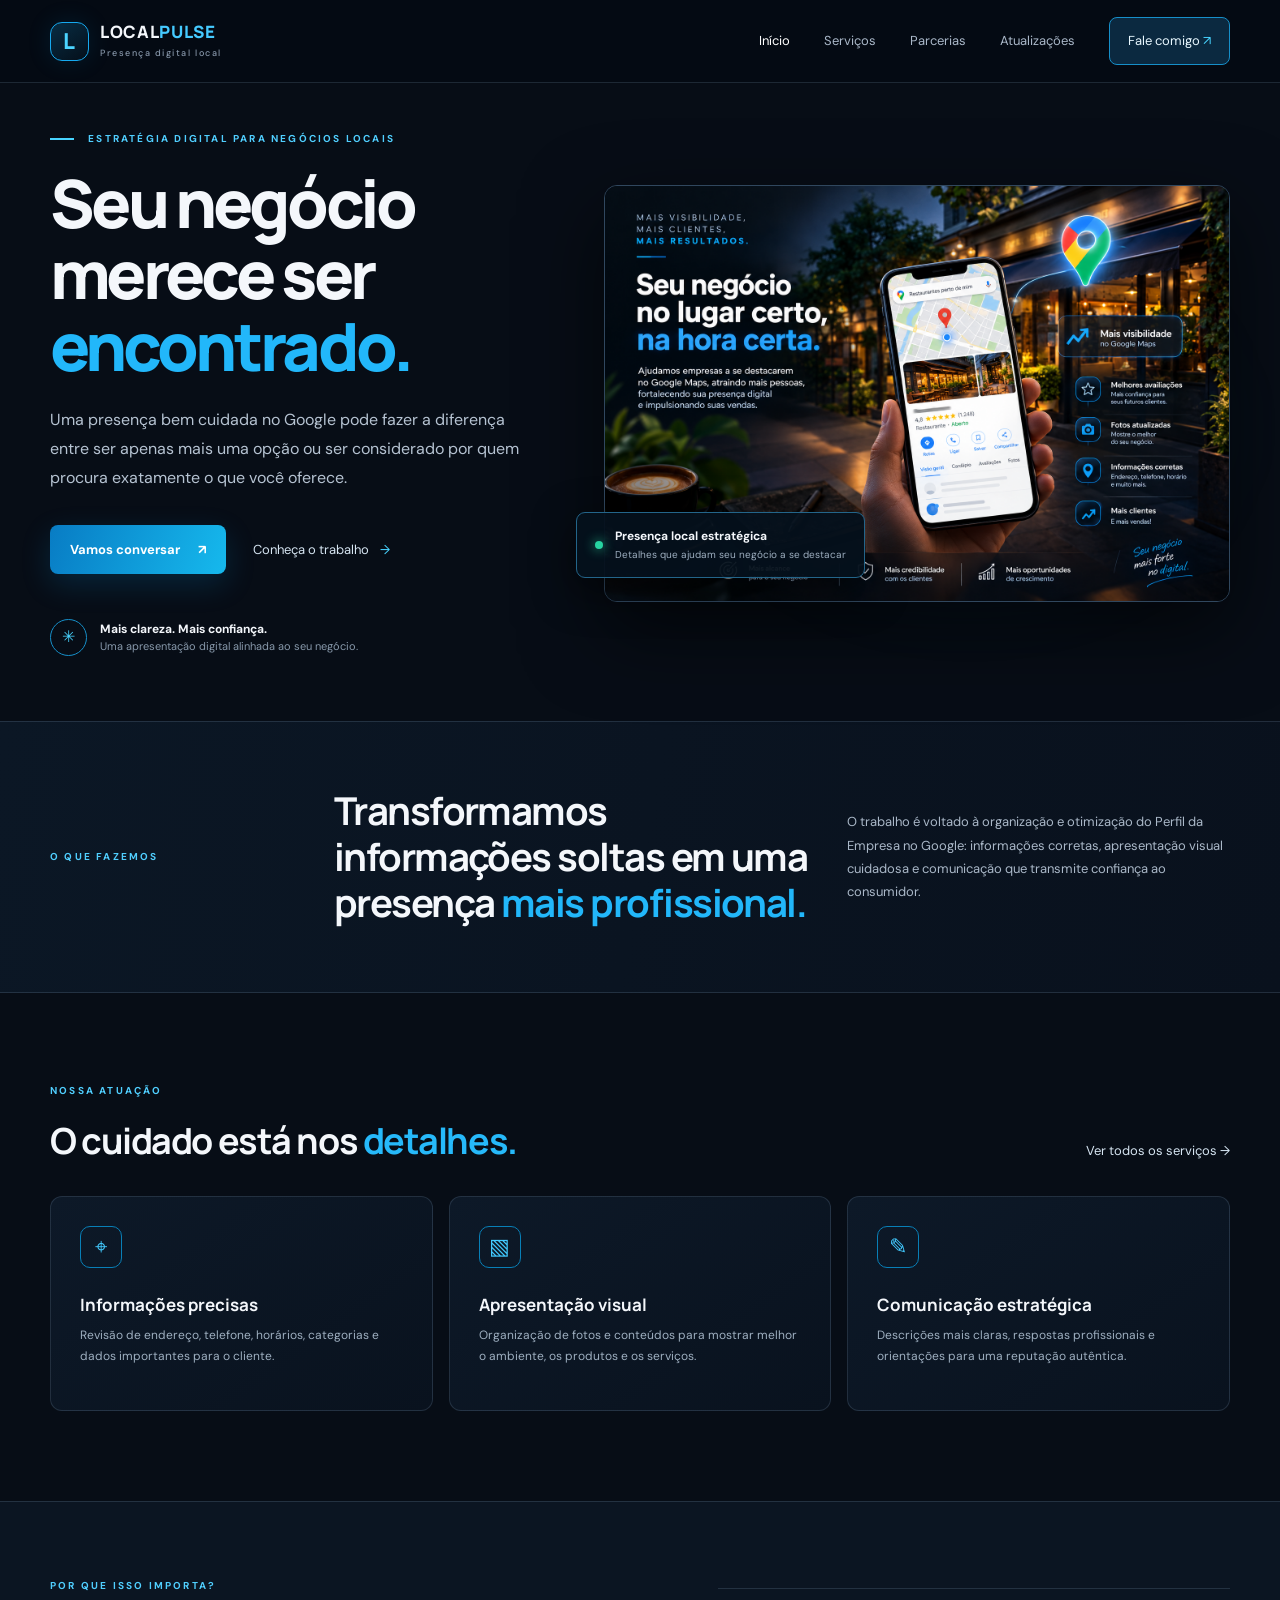
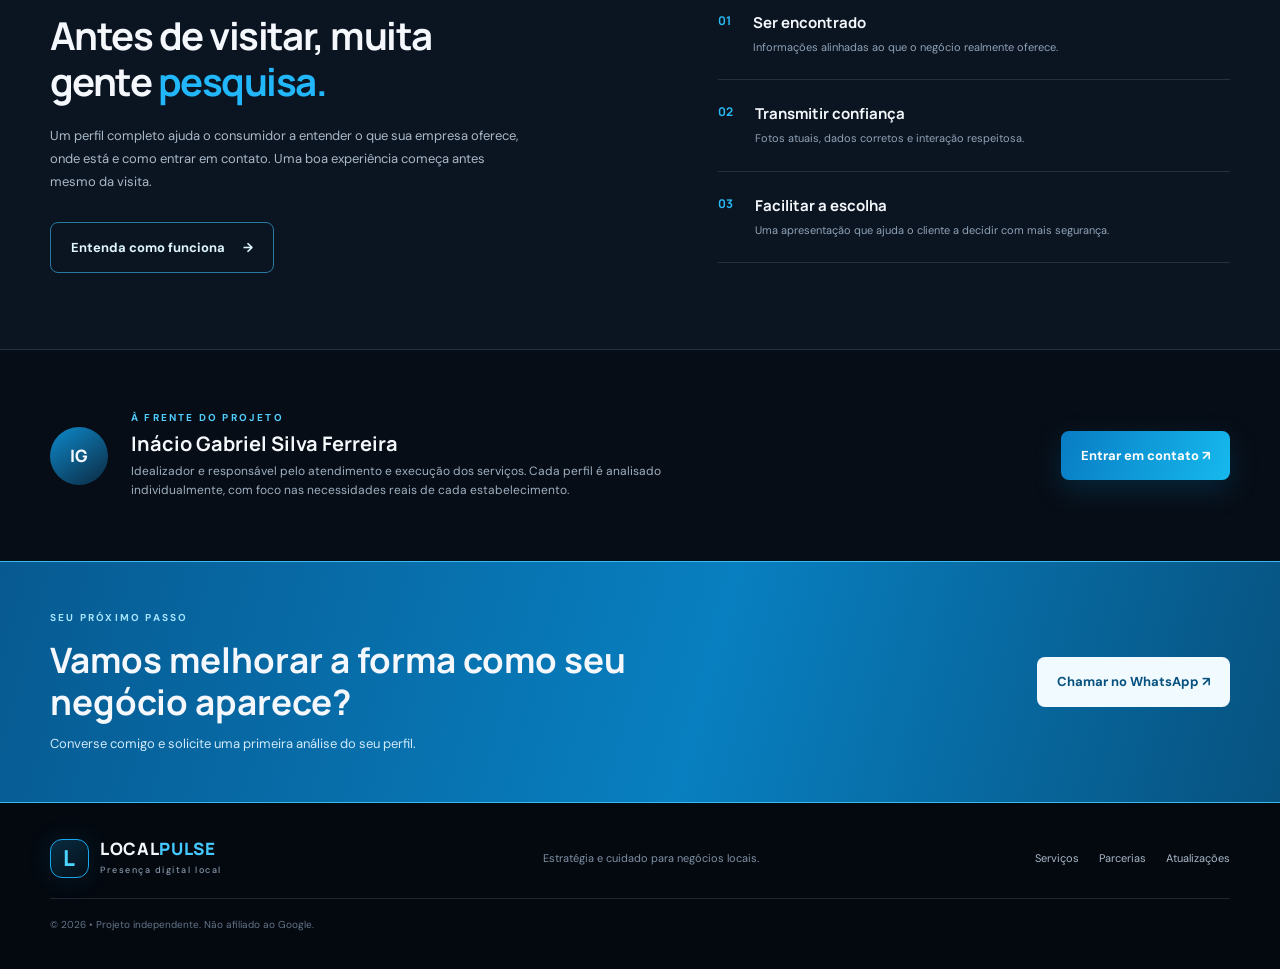
==== index.html @ 167ad092 "Add files via upload" ====
<!doctype html>
<html lang="pt-BR">
<head>
  <meta charset="utf-8"><meta name="viewport" content="width=device-width, initial-scale=1">
  <meta name="description" content="Melhore a presença do seu negócio no Google Maps com otimização profissional do Perfil da Empresa no Google.">
  <title>Presença local, mais oportunidades | Inácio Gabriel</title>
  <link rel="preconnect" href="https://fonts.googleapis.com"><link rel="preconnect" href="https://fonts.gstatic.com" crossorigin>
  <link href="https://fonts.googleapis.com/css2?family=DM+Sans:wght@400;500;600;700&family=Manrope:wght@400;500;600;700;800&display=swap" rel="stylesheet">
  <link rel="stylesheet" href="css/style.css">
</head>
<body>
<header class="site-header"><div class="container nav-wrap">
  <a class="brand" href="index.html"><span class="brand-mark">L</span><span>LOCAL<span class="brand-light">PULSE</span><small>Presença digital local</small></span></a>
  <button class="menu-toggle" aria-label="Abrir menu" aria-expanded="false">☰</button>
  <nav class="main-nav"><a class="active" href="index.html">Início</a><a href="servicos.html">Serviços</a><a href="parcerias.html">Parcerias</a><a href="atualizacoes.html">Atualizações</a><a class="nav-cta" href="https://api.whatsapp.com/send?phone=5588999661573&text=" target="_blank" rel="noopener">Fale comigo <span>↗</span></a></nav>
</div></header>
<main>
<section class="hero container">
  <div class="hero-copy"><div class="eyebrow"><span></span> ESTRATÉGIA DIGITAL PARA NEGÓCIOS LOCAIS</div>
    <h1>Seu negócio merece ser <em>encontrado.</em></h1>
    <p class="hero-lead">Uma presença bem cuidada no Google pode fazer a diferença entre ser apenas mais uma opção ou ser considerado por quem procura exatamente o que você oferece.</p>
    <div class="hero-actions"><a class="btn btn-primary" href="https://api.whatsapp.com/send?phone=5588999661573&text=" target="_blank" rel="noopener">Vamos conversar <span>↗</span></a><a class="text-link" href="servicos.html">Conheça o trabalho <span>→</span></a></div>
    <div class="hero-proof"><div class="proof-icon">✳</div><p><strong>Mais clareza. Mais confiança.</strong><br><span>Uma apresentação digital alinhada ao seu negócio.</span></p></div>
  </div>
  <div class="hero-visual"><img src="assets/imagem-hero.png" alt="Celular exibindo um perfil comercial no mapa, em frente a um estabelecimento"><div class="visual-note"><span class="pulse-dot"></span><div><strong>Presença local estratégica</strong><small>Detalhes que ajudam seu negócio a se destacar</small></div></div></div>
</section>
<section class="intro-band"><div class="container intro-grid"><p class="eyebrow">O QUE FAZEMOS</p><h2>Transformamos informações soltas em uma presença <em>mais profissional.</em></h2><p>O trabalho é voltado à organização e otimização do Perfil da Empresa no Google: informações corretas, apresentação visual cuidadosa e comunicação que transmite confiança ao consumidor.</p></div></section>
<section class="section container"><div class="section-heading"><div><p class="eyebrow">NOSSA ATUAÇÃO</p><h2>O cuidado está nos <em>detalhes.</em></h2></div><a class="text-link" href="servicos.html">Ver todos os serviços →</a></div>
  <div class="feature-grid">
    <article class="feature-card"><div class="line-icon">⌖</div><h3>Informações precisas</h3><p>Revisão de endereço, telefone, horários, categorias e dados importantes para o cliente.</p></article>
    <article class="feature-card"><div class="line-icon">▧</div><h3>Apresentação visual</h3><p>Organização de fotos e conteúdos para mostrar melhor o ambiente, os produtos e os serviços.</p></article>
    <article class="feature-card"><div class="line-icon">✎</div><h3>Comunicação estratégica</h3><p>Descrições mais claras, respostas profissionais e orientações para uma reputação autêntica.</p></article>
  </div>
</section>
<section class="dark-section"><div class="container dark-grid"><div><p class="eyebrow">POR QUE ISSO IMPORTA?</p><h2>Antes de visitar, muita gente <em>pesquisa.</em></h2><p>Um perfil completo ajuda o consumidor a entender o que sua empresa oferece, onde está e como entrar em contato. Uma boa experiência começa antes mesmo da visita.</p><a class="btn btn-outline" href="servicos.html">Entenda como funciona <span>→</span></a></div><div class="stat-stack"><div class="stat-item"><span>01</span><div><strong>Ser encontrado</strong><small>Informações alinhadas ao que o negócio realmente oferece.</small></div></div><div class="stat-item"><span>02</span><div><strong>Transmitir confiança</strong><small>Fotos atuais, dados corretos e interação respeitosa.</small></div></div><div class="stat-item"><span>03</span><div><strong>Facilitar a escolha</strong><small>Uma apresentação que ajuda o cliente a decidir com mais segurança.</small></div></div></div></div></section>
<section class="owner-section container"><div class="owner-avatar">IG</div><div><p class="eyebrow">À FRENTE DO PROJETO</p><h2>Inácio Gabriel Silva Ferreira</h2><p>Idealizador e responsável pelo atendimento e execução dos serviços. Cada perfil é analisado individualmente, com foco nas necessidades reais de cada estabelecimento.</p></div><a class="btn btn-primary" href="https://api.whatsapp.com/send?phone=5588999661573&text=" target="_blank" rel="noopener">Entrar em contato ↗</a></section>
<section class="closing-cta"><div class="container cta-inner"><div><p class="eyebrow">SEU PRÓXIMO PASSO</p><h2>Vamos melhorar a forma como seu negócio aparece?</h2><p>Converse comigo e solicite uma primeira análise do seu perfil.</p></div><a class="btn btn-light" href="https://api.whatsapp.com/send?phone=5588999661573&text=" target="_blank" rel="noopener">Chamar no WhatsApp ↗</a></div></section>
</main>
<footer class="footer"><div class="container footer-inner"><a class="brand" href="index.html"><span class="brand-mark">L</span><span>LOCAL<span class="brand-light">PULSE</span><small>Presença digital local</small></span></a><p>Estratégia e cuidado para negócios locais.</p><div class="footer-links"><a href="servicos.html">Serviços</a><a href="parcerias.html">Parcerias</a><a href="atualizacoes.html">Atualizações</a></div><small class="copyright">© 2026 • Projeto independente. Não afiliado ao Google.</small></div></footer>
<script src="js/main.js"></script>
</body></html>
---- css/style.css ----
*{box-sizing:border-box} :root{--bg:#050b14;--panel:#0b1421;--panel2:#101d2d;--text:#f4f7fb;--muted:#a9b6c7;--blue:#16a9ef;--cyan:#48d4ff;--line:rgba(160,190,220,.16);--max:1180px}html{scroll-behavior:smooth}body{margin:0;background:#070d16;color:var(--text);font-family:"DM Sans",sans-serif;line-height:1.65}a{color:inherit;text-decoration:none}.container{width:min(var(--max),calc(100% - 64px));margin-inline:auto}.site-header{position:sticky;top:0;z-index:20;background:rgba(5,11,20,.88);backdrop-filter:blur(18px);border-bottom:1px solid var(--line)}.nav-wrap{height:82px;display:flex;align-items:center;justify-content:space-between}.brand{display:flex;align-items:center;gap:11px;font-family:Manrope,sans-serif;font-weight:800;font-size:17px;letter-spacing:.04em;line-height:1.1}.brand-mark{width:39px;height:39px;border:1px solid #16a9ef;border-radius:12px;display:grid;place-items:center;color:#4bd4ff;font-size:22px;background:linear-gradient(145deg,rgba(22,169,239,.22),rgba(22,169,239,.03));box-shadow:0 0 24px #008bce22}.brand-light{color:#45caff}.brand small{display:block;color:#8797aa;font:500 9px "DM Sans";letter-spacing:.17em;margin-top:5px}.main-nav{display:flex;align-items:center;gap:34px;color:#aab8c9;font-size:13px}.main-nav>a:not(.nav-cta):hover,.main-nav>a.active{color:white}.nav-cta{padding:12px 18px;border:1px solid #168fc9;border-radius:8px;color:#e9f8ff;background:#0b2940}.nav-cta span{color:var(--cyan)}.menu-toggle{display:none;background:none;border:0;color:white;font-size:25px}.hero{min-height:610px;display:grid;grid-template-columns:.9fr 1.1fr;align-items:center;gap:42px;padding-top:48px;padding-bottom:65px}.eyebrow{font-size:10px;letter-spacing:.22em;font-weight:700;color:#50cfff;margin:0 0 19px}.eyebrow span{display:inline-block;width:24px;height:2px;background:var(--cyan);vertical-align:middle;margin-right:10px}.hero h1,.page-hero h1{font:800 clamp(42px,5.2vw,68px)/1.08 Manrope,sans-serif;letter-spacing:-.055em;margin:0 0 24px;max-width:600px}.hero h1 em,.intro-grid h2 em,.dark-grid h2 em,.page-hero h1 em,.price-grid h2 em{font-style:normal;color:#22b7fa}.hero-lead{max-width:490px;color:#b6c3d2;font-size:16px;line-height:1.8}.hero-actions{display:flex;align-items:center;gap:27px;margin-top:32px}.btn{display:inline-flex;align-items:center;justify-content:center;gap:18px;padding:14px 20px;border-radius:8px;font-size:13px;font-weight:700;transition:.2s}.btn-primary{background:linear-gradient(110deg,#087cc4,#16b9ed);color:white;box-shadow:0 10px 30px #008bd433}.btn-primary:hover{transform:translateY(-2px);filter:brightness(1.12)}.text-link{font-size:13px;color:#d6e5f2}.text-link span{color:var(--cyan);margin-left:8px}.hero-proof{display:flex;align-items:center;gap:13px;margin-top:45px}.proof-icon{width:37px;height:37px;border:1px solid #168fc9;border-radius:50%;display:grid;place-items:center;color:var(--cyan)}.hero-proof p{font-size:11px;line-height:1.5;margin:0}.hero-proof strong{font-size:12px}.hero-proof span{color:#8798aa}.hero-visual{position:relative}.hero-visual:before{content:"";position:absolute;inset:8% -5% -8% 12%;background:radial-gradient(ellipse,#087ec54a,transparent 65%);filter:blur(35px)}.hero-visual img{position:relative;display:block;width:100%;border:1px solid #30475e;border-radius:13px;box-shadow:0 28px 80px #0009}.visual-note{position:absolute;left:-28px;bottom:24px;display:flex;align-items:center;gap:12px;padding:14px 18px;border:1px solid #23658a;background:rgba(5,16,28,.94);border-radius:9px;box-shadow:0 12px 40px #0008}.visual-note strong,.visual-note small{display:block}.visual-note strong{font-size:12px}.visual-note small{font-size:10px;color:#9eafc0}.pulse-dot{width:8px;height:8px;border-radius:50%;background:#27d4a0;box-shadow:0 0 12px #27d4a0}.intro-band{border-block:1px solid var(--line);background:linear-gradient(100deg,#0b1725,#09111d)}.intro-grid{padding:66px 0;display:grid;grid-template-columns:.65fr 1.25fr 1fr;align-items:center;gap:35px}.intro-grid .eyebrow{margin:0}.intro-grid h2,.dark-grid h2,.section-heading h2,.price-grid h2{font:700 clamp(28px,3vw,39px)/1.2 Manrope,sans-serif;letter-spacing:-.04em;margin:0}.intro-grid>p:last-child,.dark-grid>div>p:not(.eyebrow){color:#aab8c8;font-size:13px;line-height:1.8;margin:0}.section{padding-top:90px;padding-bottom:90px}.section-heading{display:flex;justify-content:space-between;align-items:end;margin-bottom:34px}.section-heading h2{font-size:36px}.section-heading h2 em{color:#26b9fa;font-style:normal}.feature-grid{display:grid;grid-template-columns:repeat(3,1fr);gap:16px}.feature-card,.partner-card{padding:29px;border:1px solid var(--line);border-radius:12px;background:linear-gradient(145deg,#0d1928,#09121e);min-height:215px}.line-icon{display:grid;place-items:center;width:42px;height:42px;border:1px solid #087fb7;border-radius:10px;color:#42caff;font-size:22px;margin-bottom:25px}.feature-card h3{font:700 17px Manrope;margin:0 0 9px}.feature-card p,.partner-card p{font-size:12px;color:#9eafc0;line-height:1.8;margin:0}.dark-section{background:#0b1522;border-block:1px solid var(--line)}.dark-grid{padding:76px 0;display:grid;grid-template-columns:1fr .9fr;gap:100px;align-items:center}.dark-grid h2{max-width:430px;margin-bottom:18px}.dark-grid>div>p:not(.eyebrow){max-width:480px;margin-bottom:28px}.btn-outline{border:1px solid #287aa3;color:#dff6ff}.stat-stack{border-top:1px solid var(--line)}.stat-item{display:flex;gap:22px;padding:23px 0;border-bottom:1px solid var(--line)}.stat-item>span{font:700 12px Manrope;color:#29baf5}.stat-item strong,.stat-item small{display:block}.stat-item strong{font:700 15px Manrope}.stat-item small{color:#91a2b5;font-size:11px;margin-top:5px}.owner-section{display:flex;align-items:center;gap:23px;padding-top:60px;padding-bottom:60px}.owner-avatar{flex:0 0 58px;height:58px;border-radius:50%;display:grid;place-items:center;background:linear-gradient(145deg,#0d8acb,#0c2941);font:800 17px Manrope}.owner-section>div:nth-child(2){flex:1}.owner-section h2{font:700 20px Manrope;margin:-10px 0 5px}.owner-section p:not(.eyebrow){color:#9eafc0;font-size:12px;margin:0;max-width:620px}.owner-section .eyebrow{margin-bottom:13px}.closing-cta{background:linear-gradient(105deg,#075a91,#087fc0 55%,#07527f);border-block:1px solid #36baf0}.cta-inner{padding:48px 0;display:flex;justify-content:space-between;align-items:center;gap:35px}.cta-inner h2{font:700 clamp(25px,3vw,35px)/1.2 Manrope;margin:0 0 10px;max-width:600px}.cta-inner p:not(.eyebrow){color:#d1eafa;font-size:13px;margin:0}.cta-inner .eyebrow{color:#a7e6ff;margin-bottom:12px}.btn-light{background:#f1faff;color:#07517e;white-space:nowrap}.footer{background:#040910}.footer-inner{padding:35px 0;display:grid;grid-template-columns:1fr 1fr auto;align-items:center;gap:20px}.footer-inner>p{font-size:11px;color:#8091a4}.footer-links{display:flex;gap:20px;font-size:11px;color:#aab8c8}.copyright{grid-column:1/-1;color:#647488;font-size:10px;border-top:1px solid var(--line);padding-top:18px}.page-hero{padding-top:90px;padding-bottom:55px;max-width:var(--max)}.page-hero h1{max-width:780px;font-size:clamp(40px,5vw,60px)}.page-hero>p:last-child{color:#aab8c8;max-width:650px;font-size:15px}.service-list{padding-top:20px}.service-row{display:grid;grid-template-columns:70px 1fr 60px;gap:22px;align-items:center;padding:28px 0;border-top:1px solid var(--line)}.service-number{font:700 14px Manrope;color:#24b9f6}.service-row h2,.partner-card h2,.update-card h2{font:700 20px Manrope;margin:0 0 8px}.service-row p{color:#9eafc0;font-size:13px;max-width:690px;margin:0}.service-symbol{font-size:30px;color:#29bafa;text-align:right}.price-section{background:#0b1725;border-block:1px solid var(--line)}.price-grid{padding:65px 0;display:grid;grid-template-columns:1fr .8fr;gap:80px;align-items:center}.price-grid h2{max-width:480px;margin-bottom:16px}.price-grid>div>p:not(.eyebrow){color:#9eafc0;font-size:13px;max-width:460px}.price-card{border:1px solid #1b8ec5;background:#071321;border-radius:12px;padding:28px}.price-card small{display:block;color:#62d3ff;letter-spacing:.16em;font-size:10px}.price-card strong{display:block;font:800 clamp(29px,4vw,42px) Manrope;margin:12px 0}.price-card strong i{font-style:normal;color:#24bafa}.price-card p{color:#9eafc0;font-size:12px;margin:0 0 20px}.note-box{margin-top:35px;margin-bottom:75px;padding:20px 24px;border:1px solid #25445b;border-radius:9px;color:#a9bacb;font-size:12px;background:#0b1725}.note-box strong{color:#eaf6ff}.partner-grid{display:grid;grid-template-columns:repeat(3,1fr);gap:18px;padding-top:10px;padding-bottom:85px}.partner-card{min-height:255px}.partner-card h2{font-size:18px}.updates-grid{display:grid;grid-template-columns:1.2fr 1fr;gap:18px;padding-top:10px;padding-bottom:30px}.update-card{padding:27px;border:1px solid var(--line);border-radius:12px;background:#0b1725}.featured-update{grid-row:span 2;display:flex;flex-direction:column;justify-content:center;min-height:350px;background:radial-gradient(circle at 100% 0,#0b5790 0,transparent 55%),#0b1725}.update-tag{font-size:9px;letter-spacing:.16em;color:#4dcfff;font-weight:700}.update-card h2{font-size:22px;margin-top:18px}.update-card p{font-size:12px;color:#a1b1c2;line-height:1.8}.update-card small{color:#718398;font-size:10px;margin-top:12px}.featured-update h2{font-size:29px;max-width:420px}
@media(max-width:900px){.container{width:min(100% - 42px,var(--max))}.main-nav{gap:18px}.hero{grid-template-columns:1fr 1fr;gap:25px;min-height:540px}.hero h1{font-size:clamp(38px,5vw,54px)}.intro-grid{grid-template-columns:1fr 1.5fr;gap:20px}.intro-grid>p:last-child{grid-column:2}.dark-grid{gap:45px}.footer-inner{grid-template-columns:1fr 1fr}.footer-links{grid-column:1/-1}.copyright{grid-column:1/-1}}
@media(max-width:700px){.container{width:calc(100% - 38px)}.nav-wrap{height:70px}.menu-toggle{display:block}.main-nav{display:none;position:absolute;top:70px;left:0;right:0;padding:18px 22px 24px;background:#07111d;border-bottom:1px solid var(--line);flex-direction:column;align-items:stretch;gap:0}.main-nav.open{display:flex}.main-nav>a{padding:13px 5px;border-bottom:1px solid #ffffff0c}.main-nav .nav-cta{text-align:center;margin-top:12px;border:1px solid #168fc9}.hero{display:flex;flex-direction:column;align-items:stretch;padding-top:55px;padding-bottom:55px;gap:35px}.hero h1{font-size:clamp(42px,12vw,58px)}.hero-lead{font-size:14px}.hero-actions{gap:18px;flex-wrap:wrap}.hero-visual{margin:0 5px 0 12px}.visual-note{left:-12px;bottom:12px;padding:10px 12px}.visual-note small{font-size:9px}.intro-grid{display:block;padding:48px 0}.intro-grid h2{font-size:30px;margin-bottom:16px}.intro-grid>p:last-child{font-size:12px}.section{padding-top:62px;padding-bottom:62px}.section-heading{display:block}.section-heading h2{font-size:30px;margin-bottom:18px}.feature-grid,.partner-grid{grid-template-columns:1fr}.feature-card{min-height:0}.dark-grid{grid-template-columns:1fr;gap:30px;padding:58px 0}.dark-grid h2{font-size:32px}.owner-section{align-items:flex-start;flex-wrap:wrap;padding-top:42px;padding-bottom:42px}.owner-section>div:nth-child(2){flex-basis:calc(100% - 82px)}.owner-section .btn{margin-left:81px}.cta-inner{display:block;padding:42px 0}.cta-inner .btn{margin-top:24px}.footer-inner{display:flex;flex-direction:column;align-items:flex-start}.footer-links{flex-wrap:wrap}.page-hero{padding-top:62px;padding-bottom:32px}.page-hero h1{font-size:42px}.page-hero>p:last-child{font-size:13px}.service-row{grid-template-columns:35px 1fr 25px;gap:10px;padding:22px 0}.service-row h2{font-size:17px}.service-row p{font-size:12px}.service-symbol{font-size:23px}.price-grid{grid-template-columns:1fr;gap:25px;padding:48px 0}.price-card{padding:23px}.partner-grid{padding-bottom:55px}.partner-card{min-height:0}.updates-grid{grid-template-columns:1fr}.featured-update{grid-row:auto;min-height:270px}.note-box{margin-top:20px;margin-bottom:55px}.footer-links{gap:16px}}
@media(min-width:701px) and (max-width:1024px){.container{width:calc(100% - 52px)}.hero{min-height:500px}.hero h1{font-size:clamp(40px,5vw,54px)}.main-nav{gap:15px;font-size:12px}.nav-cta{padding:10px 12px}.intro-grid{grid-template-columns:.7fr 1.3fr}.intro-grid>p:last-child{grid-column:2}.dark-grid{gap:38px}.feature-card{padding:22px}.price-grid{gap:35px}}
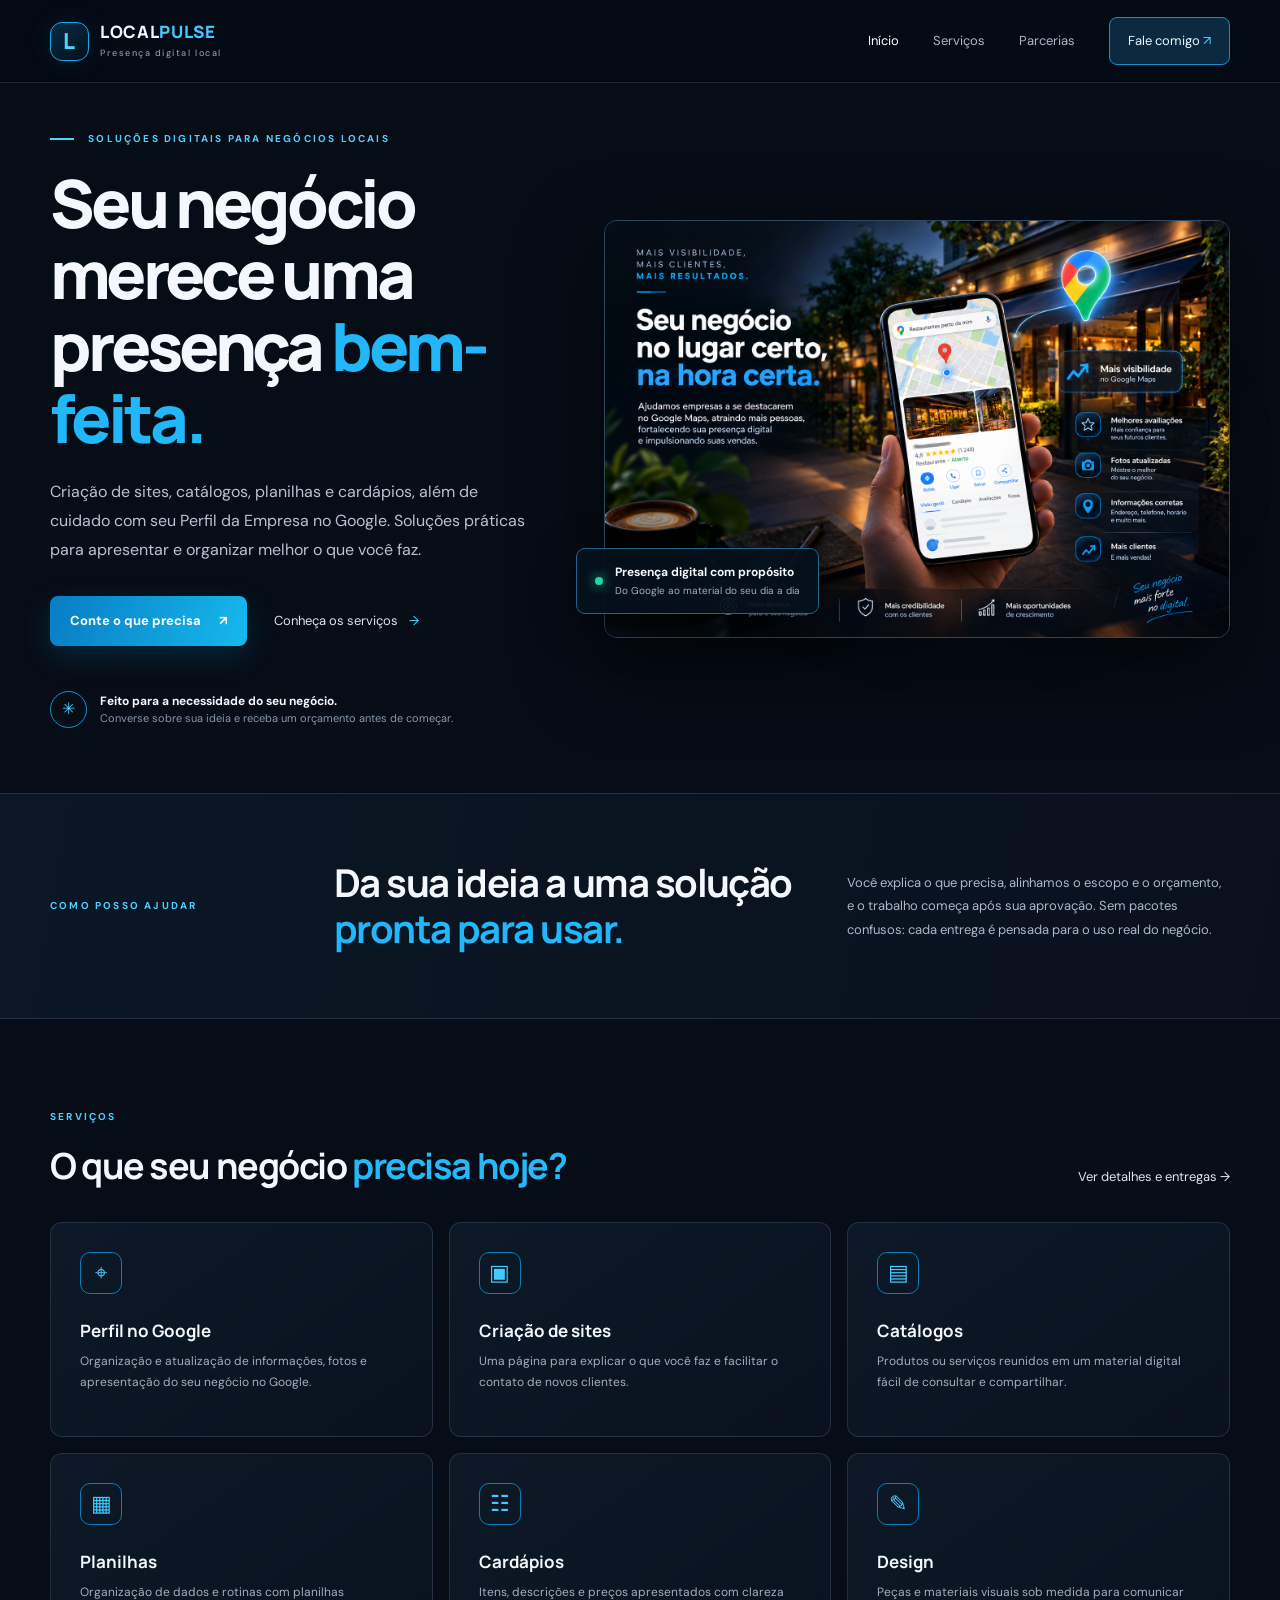
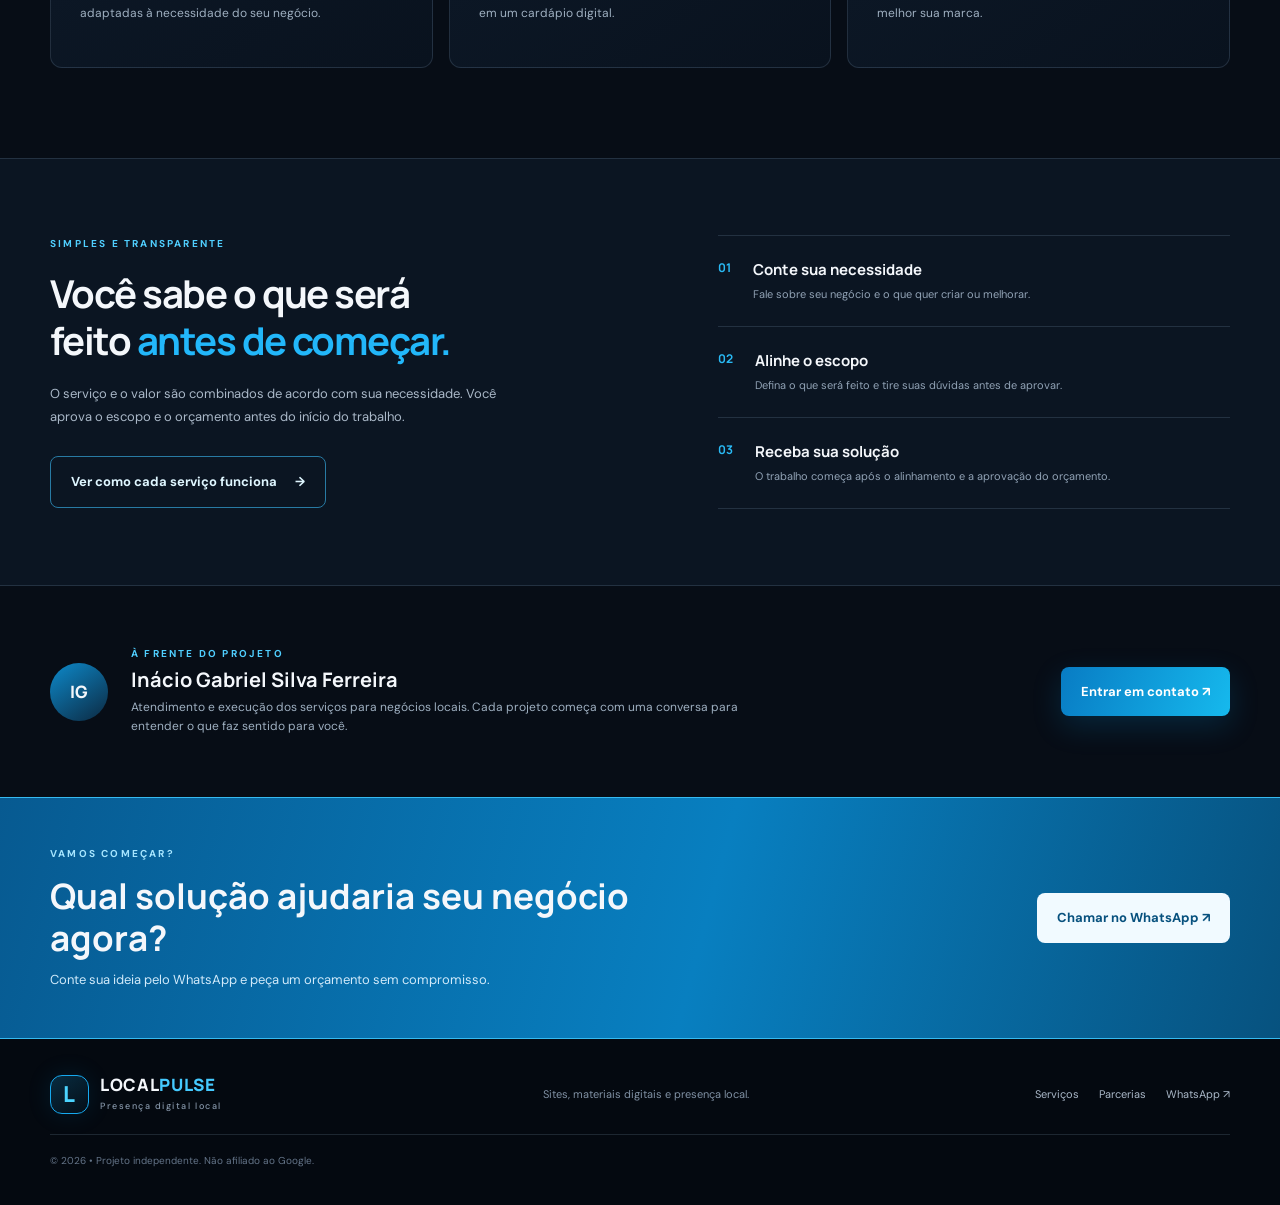
==== commit 9e1d8c44: "Add files via upload" ====
--- a/index.html
+++ b/index.html
@@ -1,41 +1,101 @@
-<!doctype html>
-<html lang="pt-BR">
-<head>
-  <meta charset="utf-8"><meta name="viewport" content="width=device-width, initial-scale=1">
-  <meta name="description" content="Melhore a presença do seu negócio no Google Maps com otimização profissional do Perfil da Empresa no Google.">
-  <title>Presença local, mais oportunidades | Inácio Gabriel</title>
-  <link rel="preconnect" href="https://fonts.googleapis.com"><link rel="preconnect" href="https://fonts.gstatic.com" crossorigin>
-  <link href="https://fonts.googleapis.com/css2?family=DM+Sans:wght@400;500;600;700&family=Manrope:wght@400;500;600;700;800&display=swap" rel="stylesheet">
-  <link rel="stylesheet" href="css/style.css">
-</head>
-<body>
-<header class="site-header"><div class="container nav-wrap">
-  <a class="brand" href="index.html"><span class="brand-mark">L</span><span>LOCAL<span class="brand-light">PULSE</span><small>Presença digital local</small></span></a>
-  <button class="menu-toggle" aria-label="Abrir menu" aria-expanded="false">☰</button>
-  <nav class="main-nav"><a class="active" href="index.html">Início</a><a href="servicos.html">Serviços</a><a href="parcerias.html">Parcerias</a><a href="atualizacoes.html">Atualizações</a><a class="nav-cta" href="https://api.whatsapp.com/send?phone=5588999661573&text=" target="_blank" rel="noopener">Fale comigo <span>↗</span></a></nav>
-</div></header>
-<main>
-<section class="hero container">
-  <div class="hero-copy"><div class="eyebrow"><span></span> ESTRATÉGIA DIGITAL PARA NEGÓCIOS LOCAIS</div>
-    <h1>Seu negócio merece ser <em>encontrado.</em></h1>
-    <p class="hero-lead">Uma presença bem cuidada no Google pode fazer a diferença entre ser apenas mais uma opção ou ser considerado por quem procura exatamente o que você oferece.</p>
-    <div class="hero-actions"><a class="btn btn-primary" href="https://api.whatsapp.com/send?phone=5588999661573&text=" target="_blank" rel="noopener">Vamos conversar <span>↗</span></a><a class="text-link" href="servicos.html">Conheça o trabalho <span>→</span></a></div>
-    <div class="hero-proof"><div class="proof-icon">✳</div><p><strong>Mais clareza. Mais confiança.</strong><br><span>Uma apresentação digital alinhada ao seu negócio.</span></p></div>
-  </div>
-  <div class="hero-visual"><img src="assets/imagem-hero.png" alt="Celular exibindo um perfil comercial no mapa, em frente a um estabelecimento"><div class="visual-note"><span class="pulse-dot"></span><div><strong>Presença local estratégica</strong><small>Detalhes que ajudam seu negócio a se destacar</small></div></div></div>
-</section>
-<section class="intro-band"><div class="container intro-grid"><p class="eyebrow">O QUE FAZEMOS</p><h2>Transformamos informações soltas em uma presença <em>mais profissional.</em></h2><p>O trabalho é voltado à organização e otimização do Perfil da Empresa no Google: informações corretas, apresentação visual cuidadosa e comunicação que transmite confiança ao consumidor.</p></div></section>
-<section class="section container"><div class="section-heading"><div><p class="eyebrow">NOSSA ATUAÇÃO</p><h2>O cuidado está nos <em>detalhes.</em></h2></div><a class="text-link" href="servicos.html">Ver todos os serviços →</a></div>
-  <div class="feature-grid">
-    <article class="feature-card"><div class="line-icon">⌖</div><h3>Informações precisas</h3><p>Revisão de endereço, telefone, horários, categorias e dados importantes para o cliente.</p></article>
-    <article class="feature-card"><div class="line-icon">▧</div><h3>Apresentação visual</h3><p>Organização de fotos e conteúdos para mostrar melhor o ambiente, os produtos e os serviços.</p></article>
-    <article class="feature-card"><div class="line-icon">✎</div><h3>Comunicação estratégica</h3><p>Descrições mais claras, respostas profissionais e orientações para uma reputação autêntica.</p></article>
-  </div>
-</section>
-<section class="dark-section"><div class="container dark-grid"><div><p class="eyebrow">POR QUE ISSO IMPORTA?</p><h2>Antes de visitar, muita gente <em>pesquisa.</em></h2><p>Um perfil completo ajuda o consumidor a entender o que sua empresa oferece, onde está e como entrar em contato. Uma boa experiência começa antes mesmo da visita.</p><a class="btn btn-outline" href="servicos.html">Entenda como funciona <span>→</span></a></div><div class="stat-stack"><div class="stat-item"><span>01</span><div><strong>Ser encontrado</strong><small>Informações alinhadas ao que o negócio realmente oferece.</small></div></div><div class="stat-item"><span>02</span><div><strong>Transmitir confiança</strong><small>Fotos atuais, dados corretos e interação respeitosa.</small></div></div><div class="stat-item"><span>03</span><div><strong>Facilitar a escolha</strong><small>Uma apresentação que ajuda o cliente a decidir com mais segurança.</small></div></div></div></div></section>
-<section class="owner-section container"><div class="owner-avatar">IG</div><div><p class="eyebrow">À FRENTE DO PROJETO</p><h2>Inácio Gabriel Silva Ferreira</h2><p>Idealizador e responsável pelo atendimento e execução dos serviços. Cada perfil é analisado individualmente, com foco nas necessidades reais de cada estabelecimento.</p></div><a class="btn btn-primary" href="https://api.whatsapp.com/send?phone=5588999661573&text=" target="_blank" rel="noopener">Entrar em contato ↗</a></section>
-<section class="closing-cta"><div class="container cta-inner"><div><p class="eyebrow">SEU PRÓXIMO PASSO</p><h2>Vamos melhorar a forma como seu negócio aparece?</h2><p>Converse comigo e solicite uma primeira análise do seu perfil.</p></div><a class="btn btn-light" href="https://api.whatsapp.com/send?phone=5588999661573&text=" target="_blank" rel="noopener">Chamar no WhatsApp ↗</a></div></section>
-</main>
-<footer class="footer"><div class="container footer-inner"><a class="brand" href="index.html"><span class="brand-mark">L</span><span>LOCAL<span class="brand-light">PULSE</span><small>Presença digital local</small></span></a><p>Estratégia e cuidado para negócios locais.</p><div class="footer-links"><a href="servicos.html">Serviços</a><a href="parcerias.html">Parcerias</a><a href="atualizacoes.html">Atualizações</a></div><small class="copyright">© 2026 • Projeto independente. Não afiliado ao Google.</small></div></footer>
-<script src="js/main.js"></script>
-</body></html>+<!doctype html>
+<html lang="pt-BR">
+<head>
+  <meta charset="utf-8">
+  <meta name="viewport" content="width=device-width, initial-scale=1">
+  <meta name="description" content="Sites, catálogos, planilhas, cardápios e perfis no Google feitos para apresentar melhor pequenos negócios.">
+  <title>Presença digital para seu negócio | LocalPulse</title>
+  <link rel="preconnect" href="https://fonts.googleapis.com">
+  <link rel="preconnect" href="https://fonts.gstatic.com" crossorigin>
+  <link href="https://fonts.googleapis.com/css2?family=DM+Sans:wght@400;500;600;700&family=Manrope:wght@400;500;600;700;800&display=swap" rel="stylesheet">
+  <link rel="stylesheet" href="css/style.css">
+</head>
+<body>
+<header class="site-header">
+  <div class="container nav-wrap">
+    <a class="brand" href="index.html"><span class="brand-mark">L</span><span>LOCAL<span class="brand-light">PULSE</span><small>Presença digital local</small></span></a>
+    <button class="menu-toggle" aria-label="Abrir menu" aria-expanded="false">☰</button>
+    <nav class="main-nav">
+      <a class="active" href="index.html">Início</a>
+      <a href="servicos.html">Serviços</a>
+      <a href="parcerias.html">Parcerias</a>
+      <a class="nav-cta" href="https://api.whatsapp.com/send?phone=5588999661573&amp;text=Ol%C3%A1%2C%20quero%20conversar%20sobre%20um%20servi%C3%A7o%20para%20meu%20neg%C3%B3cio." target="_blank" rel="noopener">Fale comigo <span>↗</span></a>
+    </nav>
+  </div>
+</header>
+<main>
+  <section class="hero container">
+    <div class="hero-copy">
+      <div class="eyebrow"><span></span> SOLUÇÕES DIGITAIS PARA NEGÓCIOS LOCAIS</div>
+      <h1>Seu negócio merece uma presença <em>bem-feita.</em></h1>
+      <p class="hero-lead">Criação de sites, catálogos, planilhas e cardápios, além de cuidado com seu Perfil da Empresa no Google. Soluções práticas para apresentar e organizar melhor o que você faz.</p>
+      <div class="hero-actions">
+        <a class="btn btn-primary" href="https://api.whatsapp.com/send?phone=5588999661573&amp;text=Ol%C3%A1%2C%20quero%20conversar%20sobre%20um%20servi%C3%A7o%20para%20meu%20neg%C3%B3cio." target="_blank" rel="noopener">Conte o que precisa <span>↗</span></a>
+        <a class="text-link" href="servicos.html">Conheça os serviços <span>→</span></a>
+      </div>
+      <div class="hero-proof"><div class="proof-icon">✳</div><p><strong>Feito para a necessidade do seu negócio.</strong><br><span>Converse sobre sua ideia e receba um orçamento antes de começar.</span></p></div>
+    </div>
+    <div class="hero-visual">
+      <img src="assets/imagem-hero.png" alt="Celular exibindo um perfil comercial no mapa, em frente a um estabelecimento">
+      <div class="visual-note"><span class="pulse-dot"></span><div><strong>Presença digital com propósito</strong><small>Do Google ao material do seu dia a dia</small></div></div>
+    </div>
+  </section>
+  <section class="intro-band">
+    <div class="container intro-grid">
+      <p class="eyebrow">COMO POSSO AJUDAR</p>
+      <h2>Da sua ideia a uma solução <em>pronta para usar.</em></h2>
+      <p>Você explica o que precisa, alinhamos o escopo e o orçamento, e o trabalho começa após sua aprovação. Sem pacotes confusos: cada entrega é pensada para o uso real do negócio.</p>
+    </div>
+  </section>
+  <section class="section container">
+    <div class="section-heading">
+      <div><p class="eyebrow">SERVIÇOS</p><h2>O que seu negócio <em>precisa hoje?</em></h2></div>
+      <a class="text-link" href="servicos.html">Ver detalhes e entregas →</a>
+    </div>
+    <div class="feature-grid">
+      <article class="feature-card"><div class="line-icon">⌖</div><h3>Perfil no Google</h3><p>Organização e atualização de informações, fotos e apresentação do seu negócio no Google.</p></article>
+      <article class="feature-card"><div class="line-icon">▣</div><h3>Criação de sites</h3><p>Uma página para explicar o que você faz e facilitar o contato de novos clientes.</p></article>
+      <article class="feature-card"><div class="line-icon">▤</div><h3>Catálogos</h3><p>Produtos ou serviços reunidos em um material digital fácil de consultar e compartilhar.</p></article>
+      <article class="feature-card"><div class="line-icon">▦</div><h3>Planilhas</h3><p>Organização de dados e rotinas com planilhas adaptadas à necessidade do seu negócio.</p></article>
+      <article class="feature-card"><div class="line-icon">☷</div><h3>Cardápios</h3><p>Itens, descrições e preços apresentados com clareza em um cardápio digital.</p></article>
+      <article class="feature-card"><div class="line-icon">✎</div><h3>Design</h3><p>Peças e materiais visuais sob medida para comunicar melhor sua marca.</p></article>
+    </div>
+  </section>
+  <section class="dark-section">
+    <div class="container dark-grid">
+      <div>
+        <p class="eyebrow">SIMPLES E TRANSPARENTE</p>
+        <h2>Você sabe o que será feito <em>antes de começar.</em></h2>
+        <p>O serviço e o valor são combinados de acordo com sua necessidade. Você aprova o escopo e o orçamento antes do início do trabalho.</p>
+        <a class="btn btn-outline" href="servicos.html">Ver como cada serviço funciona <span>→</span></a>
+      </div>
+      <div class="stat-stack">
+        <div class="stat-item"><span>01</span><div><strong>Conte sua necessidade</strong><small>Fale sobre seu negócio e o que quer criar ou melhorar.</small></div></div>
+        <div class="stat-item"><span>02</span><div><strong>Alinhe o escopo</strong><small>Defina o que será feito e tire suas dúvidas antes de aprovar.</small></div></div>
+        <div class="stat-item"><span>03</span><div><strong>Receba sua solução</strong><small>O trabalho começa após o alinhamento e a aprovação do orçamento.</small></div></div>
+      </div>
+    </div>
+  </section>
+  <section class="owner-section container">
+    <div class="owner-avatar">IG</div>
+    <div><p class="eyebrow">À FRENTE DO PROJETO</p><h2>Inácio Gabriel Silva Ferreira</h2><p>Atendimento e execução dos serviços para negócios locais. Cada projeto começa com uma conversa para entender o que faz sentido para você.</p></div>
+    <a class="btn btn-primary" href="https://api.whatsapp.com/send?phone=5588999661573&amp;text=Ol%C3%A1%2C%20quero%20conversar%20sobre%20um%20servi%C3%A7o%20para%20meu%20neg%C3%B3cio." target="_blank" rel="noopener">Entrar em contato ↗</a>
+  </section>
+  <section class="closing-cta">
+    <div class="container cta-inner">
+      <div><p class="eyebrow">VAMOS COMEÇAR?</p><h2>Qual solução ajudaria seu negócio agora?</h2><p>Conte sua ideia pelo WhatsApp e peça um orçamento sem compromisso.</p></div>
+      <a class="btn btn-light" href="https://api.whatsapp.com/send?phone=5588999661573&amp;text=Ol%C3%A1%2C%20quero%20conversar%20sobre%20um%20servi%C3%A7o%20para%20meu%20neg%C3%B3cio." target="_blank" rel="noopener">Chamar no WhatsApp ↗</a>
+    </div>
+  </section>
+</main>
+<footer class="footer">
+  <div class="container footer-inner">
+    <a class="brand" href="index.html"><span class="brand-mark">L</span><span>LOCAL<span class="brand-light">PULSE</span><small>Presença digital local</small></span></a>
+    <p>Sites, materiais digitais e presença local.</p>
+    <div class="footer-links"><a href="servicos.html">Serviços</a><a href="parcerias.html">Parcerias</a><a href="https://api.whatsapp.com/send?phone=5588999661573&amp;text=Ol%C3%A1%2C%20quero%20conversar%20sobre%20um%20servi%C3%A7o%20para%20meu%20neg%C3%B3cio." target="_blank" rel="noopener">WhatsApp ↗</a></div>
+    <small class="copyright">© 2026 • Projeto independente. Não afiliado ao Google.</small>
+  </div>
+</footer>
+<script src="js/main.js"></script>
+</body>
+</html>
--- a/css/style.css
+++ b/css/style.css
@@ -1,4 +1,42 @@
-*{box-sizing:border-box} :root{--bg:#050b14;--panel:#0b1421;--panel2:#101d2d;--text:#f4f7fb;--muted:#a9b6c7;--blue:#16a9ef;--cyan:#48d4ff;--line:rgba(160,190,220,.16);--max:1180px}html{scroll-behavior:smooth}body{margin:0;background:#070d16;color:var(--text);font-family:"DM Sans",sans-serif;line-height:1.65}a{color:inherit;text-decoration:none}.container{width:min(var(--max),calc(100% - 64px));margin-inline:auto}.site-header{position:sticky;top:0;z-index:20;background:rgba(5,11,20,.88);backdrop-filter:blur(18px);border-bottom:1px solid var(--line)}.nav-wrap{height:82px;display:flex;align-items:center;justify-content:space-between}.brand{display:flex;align-items:center;gap:11px;font-family:Manrope,sans-serif;font-weight:800;font-size:17px;letter-spacing:.04em;line-height:1.1}.brand-mark{width:39px;height:39px;border:1px solid #16a9ef;border-radius:12px;display:grid;place-items:center;color:#4bd4ff;font-size:22px;background:linear-gradient(145deg,rgba(22,169,239,.22),rgba(22,169,239,.03));box-shadow:0 0 24px #008bce22}.brand-light{color:#45caff}.brand small{display:block;color:#8797aa;font:500 9px "DM Sans";letter-spacing:.17em;margin-top:5px}.main-nav{display:flex;align-items:center;gap:34px;color:#aab8c9;font-size:13px}.main-nav>a:not(.nav-cta):hover,.main-nav>a.active{color:white}.nav-cta{padding:12px 18px;border:1px solid #168fc9;border-radius:8px;color:#e9f8ff;background:#0b2940}.nav-cta span{color:var(--cyan)}.menu-toggle{display:none;background:none;border:0;color:white;font-size:25px}.hero{min-height:610px;display:grid;grid-template-columns:.9fr 1.1fr;align-items:center;gap:42px;padding-top:48px;padding-bottom:65px}.eyebrow{font-size:10px;letter-spacing:.22em;font-weight:700;color:#50cfff;margin:0 0 19px}.eyebrow span{display:inline-block;width:24px;height:2px;background:var(--cyan);vertical-align:middle;margin-right:10px}.hero h1,.page-hero h1{font:800 clamp(42px,5.2vw,68px)/1.08 Manrope,sans-serif;letter-spacing:-.055em;margin:0 0 24px;max-width:600px}.hero h1 em,.intro-grid h2 em,.dark-grid h2 em,.page-hero h1 em,.price-grid h2 em{font-style:normal;color:#22b7fa}.hero-lead{max-width:490px;color:#b6c3d2;font-size:16px;line-height:1.8}.hero-actions{display:flex;align-items:center;gap:27px;margin-top:32px}.btn{display:inline-flex;align-items:center;justify-content:center;gap:18px;padding:14px 20px;border-radius:8px;font-size:13px;font-weight:700;transition:.2s}.btn-primary{background:linear-gradient(110deg,#087cc4,#16b9ed);color:white;box-shadow:0 10px 30px #008bd433}.btn-primary:hover{transform:translateY(-2px);filter:brightness(1.12)}.text-link{font-size:13px;color:#d6e5f2}.text-link span{color:var(--cyan);margin-left:8px}.hero-proof{display:flex;align-items:center;gap:13px;margin-top:45px}.proof-icon{width:37px;height:37px;border:1px solid #168fc9;border-radius:50%;display:grid;place-items:center;color:var(--cyan)}.hero-proof p{font-size:11px;line-height:1.5;margin:0}.hero-proof strong{font-size:12px}.hero-proof span{color:#8798aa}.hero-visual{position:relative}.hero-visual:before{content:"";position:absolute;inset:8% -5% -8% 12%;background:radial-gradient(ellipse,#087ec54a,transparent 65%);filter:blur(35px)}.hero-visual img{position:relative;display:block;width:100%;border:1px solid #30475e;border-radius:13px;box-shadow:0 28px 80px #0009}.visual-note{position:absolute;left:-28px;bottom:24px;display:flex;align-items:center;gap:12px;padding:14px 18px;border:1px solid #23658a;background:rgba(5,16,28,.94);border-radius:9px;box-shadow:0 12px 40px #0008}.visual-note strong,.visual-note small{display:block}.visual-note strong{font-size:12px}.visual-note small{font-size:10px;color:#9eafc0}.pulse-dot{width:8px;height:8px;border-radius:50%;background:#27d4a0;box-shadow:0 0 12px #27d4a0}.intro-band{border-block:1px solid var(--line);background:linear-gradient(100deg,#0b1725,#09111d)}.intro-grid{padding:66px 0;display:grid;grid-template-columns:.65fr 1.25fr 1fr;align-items:center;gap:35px}.intro-grid .eyebrow{margin:0}.intro-grid h2,.dark-grid h2,.section-heading h2,.price-grid h2{font:700 clamp(28px,3vw,39px)/1.2 Manrope,sans-serif;letter-spacing:-.04em;margin:0}.intro-grid>p:last-child,.dark-grid>div>p:not(.eyebrow){color:#aab8c8;font-size:13px;line-height:1.8;margin:0}.section{padding-top:90px;padding-bottom:90px}.section-heading{display:flex;justify-content:space-between;align-items:end;margin-bottom:34px}.section-heading h2{font-size:36px}.section-heading h2 em{color:#26b9fa;font-style:normal}.feature-grid{display:grid;grid-template-columns:repeat(3,1fr);gap:16px}.feature-card,.partner-card{padding:29px;border:1px solid var(--line);border-radius:12px;background:linear-gradient(145deg,#0d1928,#09121e);min-height:215px}.line-icon{display:grid;place-items:center;width:42px;height:42px;border:1px solid #087fb7;border-radius:10px;color:#42caff;font-size:22px;margin-bottom:25px}.feature-card h3{font:700 17px Manrope;margin:0 0 9px}.feature-card p,.partner-card p{font-size:12px;color:#9eafc0;line-height:1.8;margin:0}.dark-section{background:#0b1522;border-block:1px solid var(--line)}.dark-grid{padding:76px 0;display:grid;grid-template-columns:1fr .9fr;gap:100px;align-items:center}.dark-grid h2{max-width:430px;margin-bottom:18px}.dark-grid>div>p:not(.eyebrow){max-width:480px;margin-bottom:28px}.btn-outline{border:1px solid #287aa3;color:#dff6ff}.stat-stack{border-top:1px solid var(--line)}.stat-item{display:flex;gap:22px;padding:23px 0;border-bottom:1px solid var(--line)}.stat-item>span{font:700 12px Manrope;color:#29baf5}.stat-item strong,.stat-item small{display:block}.stat-item strong{font:700 15px Manrope}.stat-item small{color:#91a2b5;font-size:11px;margin-top:5px}.owner-section{display:flex;align-items:center;gap:23px;padding-top:60px;padding-bottom:60px}.owner-avatar{flex:0 0 58px;height:58px;border-radius:50%;display:grid;place-items:center;background:linear-gradient(145deg,#0d8acb,#0c2941);font:800 17px Manrope}.owner-section>div:nth-child(2){flex:1}.owner-section h2{font:700 20px Manrope;margin:-10px 0 5px}.owner-section p:not(.eyebrow){color:#9eafc0;font-size:12px;margin:0;max-width:620px}.owner-section .eyebrow{margin-bottom:13px}.closing-cta{background:linear-gradient(105deg,#075a91,#087fc0 55%,#07527f);border-block:1px solid #36baf0}.cta-inner{padding:48px 0;display:flex;justify-content:space-between;align-items:center;gap:35px}.cta-inner h2{font:700 clamp(25px,3vw,35px)/1.2 Manrope;margin:0 0 10px;max-width:600px}.cta-inner p:not(.eyebrow){color:#d1eafa;font-size:13px;margin:0}.cta-inner .eyebrow{color:#a7e6ff;margin-bottom:12px}.btn-light{background:#f1faff;color:#07517e;white-space:nowrap}.footer{background:#040910}.footer-inner{padding:35px 0;display:grid;grid-template-columns:1fr 1fr auto;align-items:center;gap:20px}.footer-inner>p{font-size:11px;color:#8091a4}.footer-links{display:flex;gap:20px;font-size:11px;color:#aab8c8}.copyright{grid-column:1/-1;color:#647488;font-size:10px;border-top:1px solid var(--line);padding-top:18px}.page-hero{padding-top:90px;padding-bottom:55px;max-width:var(--max)}.page-hero h1{max-width:780px;font-size:clamp(40px,5vw,60px)}.page-hero>p:last-child{color:#aab8c8;max-width:650px;font-size:15px}.service-list{padding-top:20px}.service-row{display:grid;grid-template-columns:70px 1fr 60px;gap:22px;align-items:center;padding:28px 0;border-top:1px solid var(--line)}.service-number{font:700 14px Manrope;color:#24b9f6}.service-row h2,.partner-card h2,.update-card h2{font:700 20px Manrope;margin:0 0 8px}.service-row p{color:#9eafc0;font-size:13px;max-width:690px;margin:0}.service-symbol{font-size:30px;color:#29bafa;text-align:right}.price-section{background:#0b1725;border-block:1px solid var(--line)}.price-grid{padding:65px 0;display:grid;grid-template-columns:1fr .8fr;gap:80px;align-items:center}.price-grid h2{max-width:480px;margin-bottom:16px}.price-grid>div>p:not(.eyebrow){color:#9eafc0;font-size:13px;max-width:460px}.price-card{border:1px solid #1b8ec5;background:#071321;border-radius:12px;padding:28px}.price-card small{display:block;color:#62d3ff;letter-spacing:.16em;font-size:10px}.price-card strong{display:block;font:800 clamp(29px,4vw,42px) Manrope;margin:12px 0}.price-card strong i{font-style:normal;color:#24bafa}.price-card p{color:#9eafc0;font-size:12px;margin:0 0 20px}.note-box{margin-top:35px;margin-bottom:75px;padding:20px 24px;border:1px solid #25445b;border-radius:9px;color:#a9bacb;font-size:12px;background:#0b1725}.note-box strong{color:#eaf6ff}.partner-grid{display:grid;grid-template-columns:repeat(3,1fr);gap:18px;padding-top:10px;padding-bottom:85px}.partner-card{min-height:255px}.partner-card h2{font-size:18px}.updates-grid{display:grid;grid-template-columns:1.2fr 1fr;gap:18px;padding-top:10px;padding-bottom:30px}.update-card{padding:27px;border:1px solid var(--line);border-radius:12px;background:#0b1725}.featured-update{grid-row:span 2;display:flex;flex-direction:column;justify-content:center;min-height:350px;background:radial-gradient(circle at 100% 0,#0b5790 0,transparent 55%),#0b1725}.update-tag{font-size:9px;letter-spacing:.16em;color:#4dcfff;font-weight:700}.update-card h2{font-size:22px;margin-top:18px}.update-card p{font-size:12px;color:#a1b1c2;line-height:1.8}.update-card small{color:#718398;font-size:10px;margin-top:12px}.featured-update h2{font-size:29px;max-width:420px}
-@media(max-width:900px){.container{width:min(100% - 42px,var(--max))}.main-nav{gap:18px}.hero{grid-template-columns:1fr 1fr;gap:25px;min-height:540px}.hero h1{font-size:clamp(38px,5vw,54px)}.intro-grid{grid-template-columns:1fr 1.5fr;gap:20px}.intro-grid>p:last-child{grid-column:2}.dark-grid{gap:45px}.footer-inner{grid-template-columns:1fr 1fr}.footer-links{grid-column:1/-1}.copyright{grid-column:1/-1}}
-@media(max-width:700px){.container{width:calc(100% - 38px)}.nav-wrap{height:70px}.menu-toggle{display:block}.main-nav{display:none;position:absolute;top:70px;left:0;right:0;padding:18px 22px 24px;background:#07111d;border-bottom:1px solid var(--line);flex-direction:column;align-items:stretch;gap:0}.main-nav.open{display:flex}.main-nav>a{padding:13px 5px;border-bottom:1px solid #ffffff0c}.main-nav .nav-cta{text-align:center;margin-top:12px;border:1px solid #168fc9}.hero{display:flex;flex-direction:column;align-items:stretch;padding-top:55px;padding-bottom:55px;gap:35px}.hero h1{font-size:clamp(42px,12vw,58px)}.hero-lead{font-size:14px}.hero-actions{gap:18px;flex-wrap:wrap}.hero-visual{margin:0 5px 0 12px}.visual-note{left:-12px;bottom:12px;padding:10px 12px}.visual-note small{font-size:9px}.intro-grid{display:block;padding:48px 0}.intro-grid h2{font-size:30px;margin-bottom:16px}.intro-grid>p:last-child{font-size:12px}.section{padding-top:62px;padding-bottom:62px}.section-heading{display:block}.section-heading h2{font-size:30px;margin-bottom:18px}.feature-grid,.partner-grid{grid-template-columns:1fr}.feature-card{min-height:0}.dark-grid{grid-template-columns:1fr;gap:30px;padding:58px 0}.dark-grid h2{font-size:32px}.owner-section{align-items:flex-start;flex-wrap:wrap;padding-top:42px;padding-bottom:42px}.owner-section>div:nth-child(2){flex-basis:calc(100% - 82px)}.owner-section .btn{margin-left:81px}.cta-inner{display:block;padding:42px 0}.cta-inner .btn{margin-top:24px}.footer-inner{display:flex;flex-direction:column;align-items:flex-start}.footer-links{flex-wrap:wrap}.page-hero{padding-top:62px;padding-bottom:32px}.page-hero h1{font-size:42px}.page-hero>p:last-child{font-size:13px}.service-row{grid-template-columns:35px 1fr 25px;gap:10px;padding:22px 0}.service-row h2{font-size:17px}.service-row p{font-size:12px}.service-symbol{font-size:23px}.price-grid{grid-template-columns:1fr;gap:25px;padding:48px 0}.price-card{padding:23px}.partner-grid{padding-bottom:55px}.partner-card{min-height:0}.updates-grid{grid-template-columns:1fr}.featured-update{grid-row:auto;min-height:270px}.note-box{margin-top:20px;margin-bottom:55px}.footer-links{gap:16px}}
-@media(min-width:701px) and (max-width:1024px){.container{width:calc(100% - 52px)}.hero{min-height:500px}.hero h1{font-size:clamp(40px,5vw,54px)}.main-nav{gap:15px;font-size:12px}.nav-cta{padding:10px 12px}.intro-grid{grid-template-columns:.7fr 1.3fr}.intro-grid>p:last-child{grid-column:2}.dark-grid{gap:38px}.feature-card{padding:22px}.price-grid{gap:35px}}
+*{box-sizing:border-box} :root{--bg:#050b14;--panel:#0b1421;--panel2:#101d2d;--text:#f4f7fb;--muted:#a9b6c7;--blue:#16a9ef;--cyan:#48d4ff;--line:rgba(160,190,220,.16);--max:1180px}html{scroll-behavior:smooth}body{margin:0;background:#070d16;color:var(--text);font-family:"DM Sans",sans-serif;line-height:1.65}a{color:inherit;text-decoration:none}.container{width:min(var(--max),calc(100% - 64px));margin-inline:auto}.site-header{position:sticky;top:0;z-index:20;background:rgba(5,11,20,.88);backdrop-filter:blur(18px);border-bottom:1px solid var(--line)}.nav-wrap{height:82px;display:flex;align-items:center;justify-content:space-between}.brand{display:flex;align-items:center;gap:11px;font-family:Manrope,sans-serif;font-weight:800;font-size:17px;letter-spacing:.04em;line-height:1.1}.brand-mark{width:39px;height:39px;border:1px solid #16a9ef;border-radius:12px;display:grid;place-items:center;color:#4bd4ff;font-size:22px;background:linear-gradient(145deg,rgba(22,169,239,.22),rgba(22,169,239,.03));box-shadow:0 0 24px #008bce22}.brand-light{color:#45caff}.brand small{display:block;color:#8797aa;font:500 9px "DM Sans";letter-spacing:.17em;margin-top:5px}.main-nav{display:flex;align-items:center;gap:34px;color:#aab8c9;font-size:13px}.main-nav>a:not(.nav-cta):hover,.main-nav>a.active{color:white}.nav-cta{padding:12px 18px;border:1px solid #168fc9;border-radius:8px;color:#e9f8ff;background:#0b2940}.nav-cta span{color:var(--cyan)}.menu-toggle{display:none;background:none;border:0;color:white;font-size:25px}.hero{min-height:610px;display:grid;grid-template-columns:.9fr 1.1fr;align-items:center;gap:42px;padding-top:48px;padding-bottom:65px}.eyebrow{font-size:10px;letter-spacing:.22em;font-weight:700;color:#50cfff;margin:0 0 19px}.eyebrow span{display:inline-block;width:24px;height:2px;background:var(--cyan);vertical-align:middle;margin-right:10px}.hero h1,.page-hero h1{font:800 clamp(42px,5.2vw,68px)/1.08 Manrope,sans-serif;letter-spacing:-.055em;margin:0 0 24px;max-width:600px}.hero h1 em,.intro-grid h2 em,.dark-grid h2 em,.page-hero h1 em,.price-grid h2 em{font-style:normal;color:#22b7fa}.hero-lead{max-width:490px;color:#b6c3d2;font-size:16px;line-height:1.8}.hero-actions{display:flex;align-items:center;gap:27px;margin-top:32px}.btn{display:inline-flex;align-items:center;justify-content:center;gap:18px;padding:14px 20px;border-radius:8px;font-size:13px;font-weight:700;transition:.2s}.btn-primary{background:linear-gradient(110deg,#087cc4,#16b9ed);color:white;box-shadow:0 10px 30px #008bd433}.btn-primary:hover{transform:translateY(-2px);filter:brightness(1.12)}.text-link{font-size:13px;color:#d6e5f2}.text-link span{color:var(--cyan);margin-left:8px}.hero-proof{display:flex;align-items:center;gap:13px;margin-top:45px}.proof-icon{width:37px;height:37px;border:1px solid #168fc9;border-radius:50%;display:grid;place-items:center;color:var(--cyan)}.hero-proof p{font-size:11px;line-height:1.5;margin:0}.hero-proof strong{font-size:12px}.hero-proof span{color:#8798aa}.hero-visual{position:relative}.hero-visual:before{content:"";position:absolute;inset:8% -5% -8% 12%;background:radial-gradient(ellipse,#087ec54a,transparent 65%);filter:blur(35px)}.hero-visual img{position:relative;display:block;width:100%;border:1px solid #30475e;border-radius:13px;box-shadow:0 28px 80px #0009}.visual-note{position:absolute;left:-28px;bottom:24px;display:flex;align-items:center;gap:12px;padding:14px 18px;border:1px solid #23658a;background:rgba(5,16,28,.94);border-radius:9px;box-shadow:0 12px 40px #0008}.visual-note strong,.visual-note small{display:block}.visual-note strong{font-size:12px}.visual-note small{font-size:10px;color:#9eafc0}.pulse-dot{width:8px;height:8px;border-radius:50%;background:#27d4a0;box-shadow:0 0 12px #27d4a0}.intro-band{border-block:1px solid var(--line);background:linear-gradient(100deg,#0b1725,#09111d)}.intro-grid{padding:66px 0;display:grid;grid-template-columns:.65fr 1.25fr 1fr;align-items:center;gap:35px}.intro-grid .eyebrow{margin:0}.intro-grid h2,.dark-grid h2,.section-heading h2,.price-grid h2{font:700 clamp(28px,3vw,39px)/1.2 Manrope,sans-serif;letter-spacing:-.04em;margin:0}.intro-grid>p:last-child,.dark-grid>div>p:not(.eyebrow){color:#aab8c8;font-size:13px;line-height:1.8;margin:0}.section{padding-top:90px;padding-bottom:90px}.section-heading{display:flex;justify-content:space-between;align-items:end;margin-bottom:34px}.section-heading h2{font-size:36px}.section-heading h2 em{color:#26b9fa;font-style:normal}.feature-grid{display:grid;grid-template-columns:repeat(3,1fr);gap:16px}.feature-card,.partner-card{padding:29px;border:1px solid var(--line);border-radius:12px;background:linear-gradient(145deg,#0d1928,#09121e);min-height:215px}.line-icon{display:grid;place-items:center;width:42px;height:42px;border:1px solid #087fb7;border-radius:10px;color:#42caff;font-size:22px;margin-bottom:25px}.feature-card h3{font:700 17px Manrope;margin:0 0 9px}.feature-card p,.partner-card p{font-size:12px;color:#9eafc0;line-height:1.8;margin:0}.dark-section{background:#0b1522;border-block:1px solid var(--line)}.dark-grid{padding:76px 0;display:grid;grid-template-columns:1fr .9fr;gap:100px;align-items:center}.dark-grid h2{max-width:430px;margin-bottom:18px}.dark-grid>div>p:not(.eyebrow){max-width:480px;margin-bottom:28px}.btn-outline{border:1px solid #287aa3;color:#dff6ff}.stat-stack{border-top:1px solid var(--line)}.stat-item{display:flex;gap:22px;padding:23px 0;border-bottom:1px solid var(--line)}.stat-item>span{font:700 12px Manrope;color:#29baf5}.stat-item strong,.stat-item small{display:block}.stat-item strong{font:700 15px Manrope}.stat-item small{color:#91a2b5;font-size:11px;margin-top:5px}.owner-section{display:flex;align-items:center;gap:23px;padding-top:60px;padding-bottom:60px}.owner-avatar{flex:0 0 58px;height:58px;border-radius:50%;display:grid;place-items:center;background:linear-gradient(145deg,#0d8acb,#0c2941);font:800 17px Manrope}.owner-section>div:nth-child(2){flex:1}.owner-section h2{font:700 20px Manrope;margin:-10px 0 5px}.owner-section p:not(.eyebrow){color:#9eafc0;font-size:12px;margin:0;max-width:620px}.owner-section .eyebrow{margin-bottom:13px}.closing-cta{background:linear-gradient(105deg,#075a91,#087fc0 55%,#07527f);border-block:1px solid #36baf0}.cta-inner{padding:48px 0;display:flex;justify-content:space-between;align-items:center;gap:35px}.cta-inner h2{font:700 clamp(25px,3vw,35px)/1.2 Manrope;margin:0 0 10px;max-width:600px}.cta-inner p:not(.eyebrow){color:#d1eafa;font-size:13px;margin:0}.cta-inner .eyebrow{color:#a7e6ff;margin-bottom:12px}.btn-light{background:#f1faff;color:#07517e;white-space:nowrap}.footer{background:#040910}.footer-inner{padding:35px 0;display:grid;grid-template-columns:1fr 1fr auto;align-items:center;gap:20px}.footer-inner>p{font-size:11px;color:#8091a4}.footer-links{display:flex;gap:20px;font-size:11px;color:#aab8c8}.copyright{grid-column:1/-1;color:#647488;font-size:10px;border-top:1px solid var(--line);padding-top:18px}.page-hero{padding-top:90px;padding-bottom:55px;max-width:var(--max)}.page-hero h1{max-width:780px;font-size:clamp(40px,5vw,60px)}.page-hero>p:last-child{color:#aab8c8;max-width:650px;font-size:15px}.service-list{padding-top:20px}.service-row{display:grid;grid-template-columns:70px 1fr 60px;gap:22px;align-items:center;padding:28px 0;border-top:1px solid var(--line)}.service-number{font:700 14px Manrope;color:#24b9f6}.service-row h2,.partner-card h2,.update-card h2{font:700 20px Manrope;margin:0 0 8px}.service-row p{color:#9eafc0;font-size:13px;max-width:690px;margin:0}.service-symbol{font-size:30px;color:#29bafa;text-align:right}.price-section{background:#0b1725;border-block:1px solid var(--line)}.price-grid{padding:65px 0;display:grid;grid-template-columns:1fr .8fr;gap:80px;align-items:center}.price-grid h2{max-width:480px;margin-bottom:16px}.price-grid>div>p:not(.eyebrow){color:#9eafc0;font-size:13px;max-width:460px}.price-card{border:1px solid #1b8ec5;background:#071321;border-radius:12px;padding:28px}.price-card small{display:block;color:#62d3ff;letter-spacing:.16em;font-size:10px}.price-card strong{display:block;font:800 clamp(29px,4vw,42px) Manrope;margin:12px 0}.price-card strong i{font-style:normal;color:#24bafa}.price-card p{color:#9eafc0;font-size:12px;margin:0 0 20px}.note-box{margin-top:35px;margin-bottom:75px;padding:20px 24px;border:1px solid #25445b;border-radius:9px;color:#a9bacb;font-size:12px;background:#0b1725}.note-box strong{color:#eaf6ff}.partner-grid{display:grid;grid-template-columns:repeat(3,1fr);gap:18px;padding-top:10px;padding-bottom:85px}.partner-card{min-height:255px}.partner-card h2{font-size:18px}.updates-grid{display:grid;grid-template-columns:1.2fr 1fr;gap:18px;padding-top:10px;padding-bottom:30px}.update-card{padding:27px;border:1px solid var(--line);border-radius:12px;background:#0b1725}.featured-update{grid-row:span 2;display:flex;flex-direction:column;justify-content:center;min-height:350px;background:radial-gradient(circle at 100% 0,#0b5790 0,transparent 55%),#0b1725}.update-tag{font-size:9px;letter-spacing:.16em;color:#4dcfff;font-weight:700}.update-card h2{font-size:22px;margin-top:18px}.update-card p{font-size:12px;color:#a1b1c2;line-height:1.8}.update-card small{color:#718398;font-size:10px;margin-top:12px}.featured-update h2{font-size:29px;max-width:420px}
+@media(max-width:900px){.container{width:min(100% - 42px,var(--max))}.main-nav{gap:18px}.hero{grid-template-columns:1fr 1fr;gap:25px;min-height:540px}.hero h1{font-size:clamp(38px,5vw,54px)}.intro-grid{grid-template-columns:1fr 1.5fr;gap:20px}.intro-grid>p:last-child{grid-column:2}.dark-grid{gap:45px}.footer-inner{grid-template-columns:1fr 1fr}.footer-links{grid-column:1/-1}.copyright{grid-column:1/-1}}
+@media(max-width:700px){.container{width:calc(100% - 38px)}.nav-wrap{height:70px}.menu-toggle{display:block}.main-nav{display:none;position:absolute;top:70px;left:0;right:0;padding:18px 22px 24px;background:#07111d;border-bottom:1px solid var(--line);flex-direction:column;align-items:stretch;gap:0}.main-nav.open{display:flex}.main-nav>a{padding:13px 5px;border-bottom:1px solid #ffffff0c}.main-nav .nav-cta{text-align:center;margin-top:12px;border:1px solid #168fc9}.hero{display:flex;flex-direction:column;align-items:stretch;padding-top:55px;padding-bottom:55px;gap:35px}.hero h1{font-size:clamp(42px,12vw,58px)}.hero-lead{font-size:14px}.hero-actions{gap:18px;flex-wrap:wrap}.hero-visual{margin:0 5px 0 12px}.visual-note{left:-12px;bottom:12px;padding:10px 12px}.visual-note small{font-size:9px}.intro-grid{display:block;padding:48px 0}.intro-grid h2{font-size:30px;margin-bottom:16px}.intro-grid>p:last-child{font-size:12px}.section{padding-top:62px;padding-bottom:62px}.section-heading{display:block}.section-heading h2{font-size:30px;margin-bottom:18px}.feature-grid,.partner-grid{grid-template-columns:1fr}.feature-card{min-height:0}.dark-grid{grid-template-columns:1fr;gap:30px;padding:58px 0}.dark-grid h2{font-size:32px}.owner-section{align-items:flex-start;flex-wrap:wrap;padding-top:42px;padding-bottom:42px}.owner-section>div:nth-child(2){flex-basis:calc(100% - 82px)}.owner-section .btn{margin-left:81px}.cta-inner{display:block;padding:42px 0}.cta-inner .btn{margin-top:24px}.footer-inner{display:flex;flex-direction:column;align-items:flex-start}.footer-links{flex-wrap:wrap}.page-hero{padding-top:62px;padding-bottom:32px}.page-hero h1{font-size:42px}.page-hero>p:last-child{font-size:13px}.service-row{grid-template-columns:35px 1fr 25px;gap:10px;padding:22px 0}.service-row h2{font-size:17px}.service-row p{font-size:12px}.service-symbol{font-size:23px}.price-grid{grid-template-columns:1fr;gap:25px;padding:48px 0}.price-card{padding:23px}.partner-grid{padding-bottom:55px}.partner-card{min-height:0}.updates-grid{grid-template-columns:1fr}.featured-update{grid-row:auto;min-height:270px}.note-box{margin-top:20px;margin-bottom:55px}.footer-links{gap:16px}}
+@media(min-width:701px) and (max-width:1024px){.container{width:calc(100% - 52px)}.hero{min-height:500px}.hero h1{font-size:clamp(40px,5vw,54px)}.main-nav{gap:15px;font-size:12px}.nav-cta{padding:10px 12px}.intro-grid{grid-template-columns:.7fr 1.3fr}.intro-grid>p:last-child{grid-column:2}.dark-grid{gap:38px}.feature-card{padding:22px}.price-grid{gap:35px}}
+.service-row .text-link{display:inline-block;margin-top:12px}
+.price-catalog{padding:65px 0}
+.price-intro{max-width:680px;margin-bottom:38px}
+.price-intro h2,.partner-intro h2{font:700 clamp(28px,3vw,39px)/1.2 Manrope,sans-serif;letter-spacing:-.04em;margin:0 0 14px}
+.price-intro h2 em,.partner-intro h2 em{font-style:normal;color:var(--cyan)}
+.price-intro>p:last-child,.partner-intro>div>p:not(.eyebrow){color:#aab8c8;font-size:13px;line-height:1.8}
+.price-group+.price-group{margin-top:36px}
+.price-group h3{font:700 19px Manrope;margin:0 0 16px}
+.price-cards{display:grid;grid-template-columns:repeat(3,minmax(0,1fr));gap:14px}
+.price-option{padding:23px;border:1px solid var(--line);border-radius:11px;background:linear-gradient(145deg,#0d1928,#09121e)}
+.price-option h4{font:700 15px Manrope;margin:0 0 8px}
+.price-option p{min-height:44px;color:#9eafc0;font-size:12px;line-height:1.65;margin:0 0 14px}
+.price-option strong{display:block;color:#45caff;font:800 21px Manrope}
+.price-contact{margin-top:32px}
+.partner-intro{display:grid;grid-template-columns:1.2fr .8fr;gap:80px;align-items:center;padding-top:35px;padding-bottom:75px}
+.partner-intro h2{max-width:590px}
+.partner-intro>div>p:not(.eyebrow){max-width:610px;margin-bottom:24px}
+.partner-summary{padding:28px;border:1px solid var(--line);border-radius:12px;background:linear-gradient(145deg,#0d1928,#09121e)}
+.partner-summary .line-icon{margin-bottom:20px}
+.partner-summary h3{font:700 18px Manrope;margin:0 0 9px}
+.partner-summary p{font-size:12px;color:#9eafc0;line-height:1.8;margin:0 0 10px}
+.partner-summary p:last-child{margin-bottom:0}
+.partner-steps{padding-top:68px;padding-bottom:68px}
+.partner-showcase{padding-top:78px;padding-bottom:78px}
+.partner-showcase .section-heading{margin-bottom:24px}
+.partner-empty{display:grid;grid-template-columns:.75fr 1.25fr;gap:24px;padding:24px;border:1px solid var(--line);border-radius:13px;background:linear-gradient(145deg,#0d1928,#09121e)}
+.partner-preview-image{min-height:220px;display:grid;place-items:center;border:1px dashed #287aa3;border-radius:10px;background:radial-gradient(ellipse at center,#0c2941,#08111c 70%);color:#64cfff;font:700 11px Manrope;letter-spacing:.16em}
+.partner-preview-copy{align-self:center}
+.partner-preview-copy h3{font:700 22px Manrope;margin:15px 0 8px}
+.partner-preview-copy p{font-size:12px;color:#9eafc0;line-height:1.75;margin:0 0 10px}
+.partner-preview-copy p strong{color:#eaf4fb}
+.partner-preview-link{display:inline-block;margin-top:4px;color:#50cfff;font-size:12px}
+.partner-preview-note{grid-column:1/-1;border-top:1px solid var(--line);padding-top:16px;margin:0;color:#8495a8;font-size:11px}
+.partner-invite{display:flex;justify-content:space-between;align-items:center;gap:24px;padding:25px 4px 0}
+.partner-invite h3{font:700 17px Manrope;margin:0 0 5px}
+.partner-invite p{font-size:12px;color:#9eafc0;margin:0}
+.partner-invite .text-link{white-space:nowrap;color:#50cfff}
+@media(max-width:700px){.price-catalog{padding:48px 0}.price-cards{grid-template-columns:1fr}.price-option p{min-height:0}.price-contact{width:100%}.partner-intro{grid-template-columns:1fr;gap:25px;padding-top:20px;padding-bottom:55px}.partner-steps{padding-top:55px;padding-bottom:55px}.partner-showcase{padding-top:58px;padding-bottom:58px}.partner-empty{grid-template-columns:1fr;padding:17px;gap:17px}.partner-preview-image{min-height:165px}.partner-preview-note{grid-column:auto}.partner-invite{align-items:flex-start;flex-direction:column;gap:14px}}
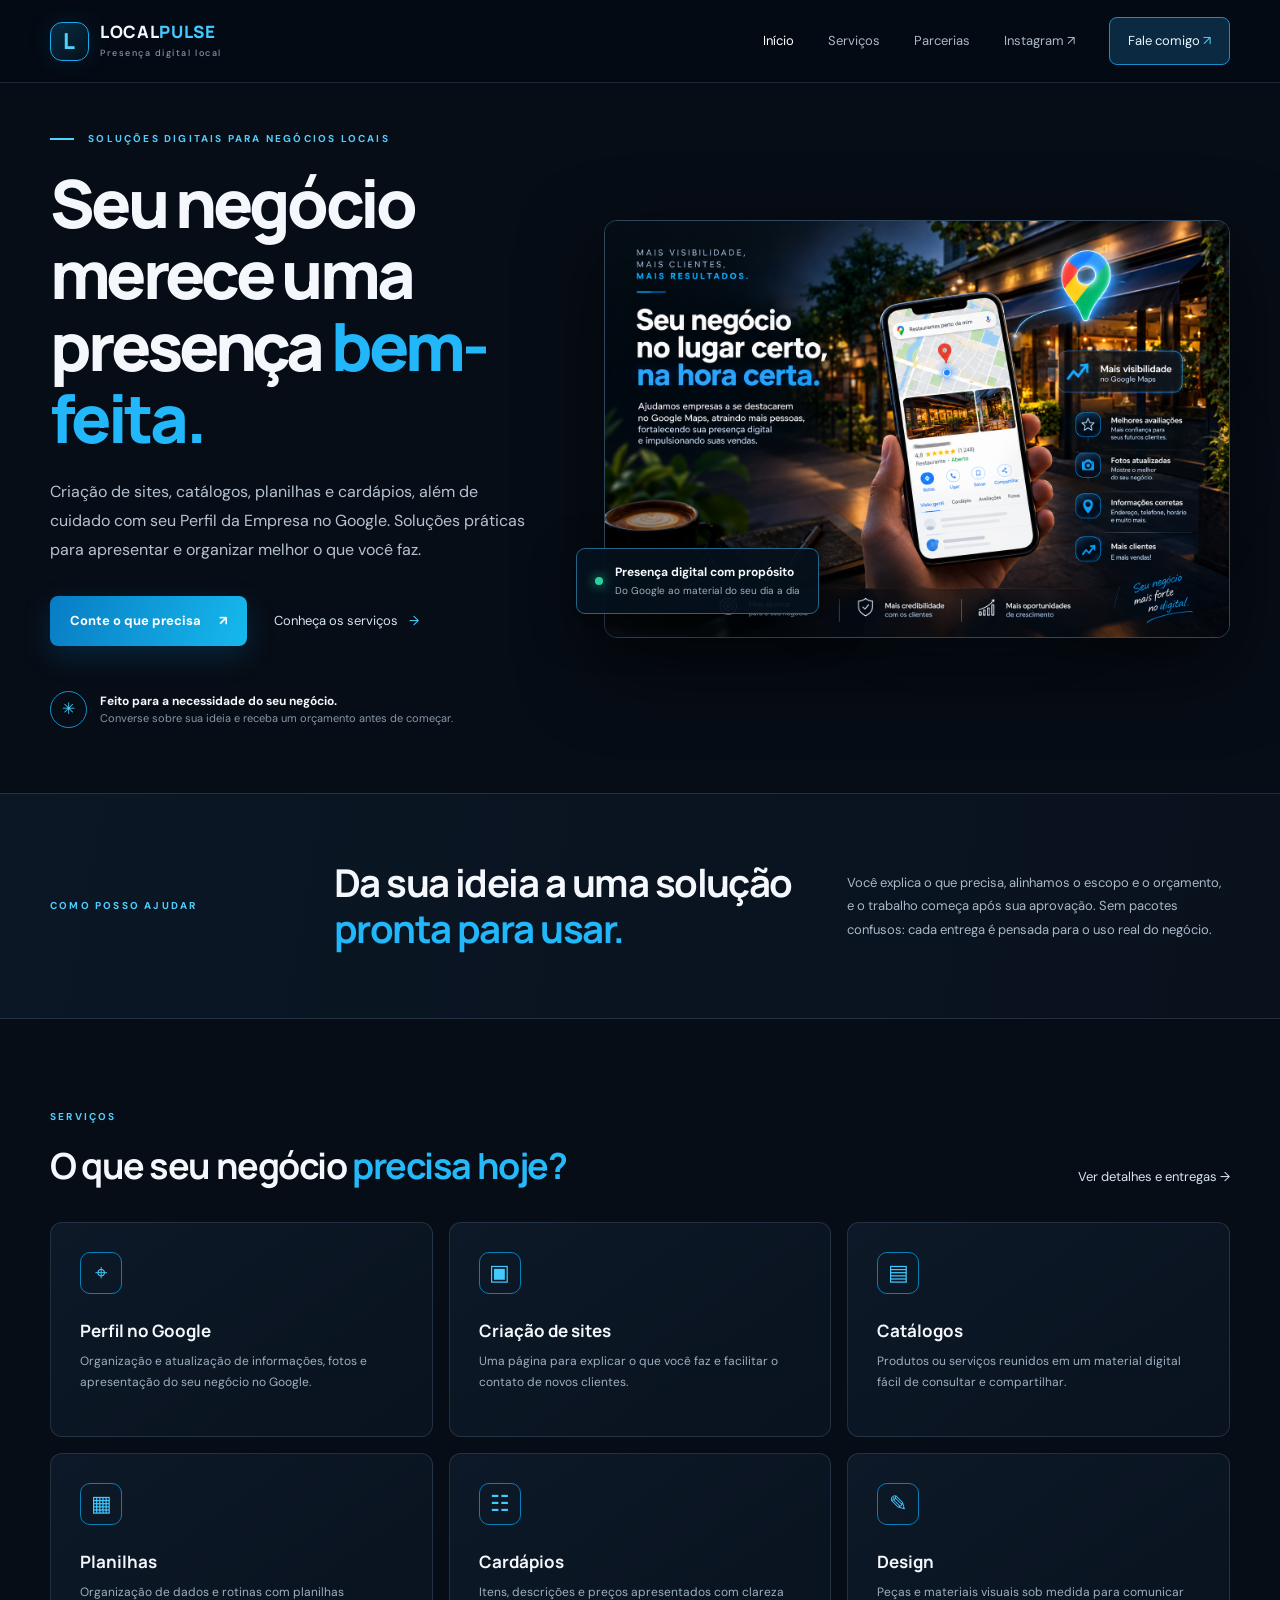
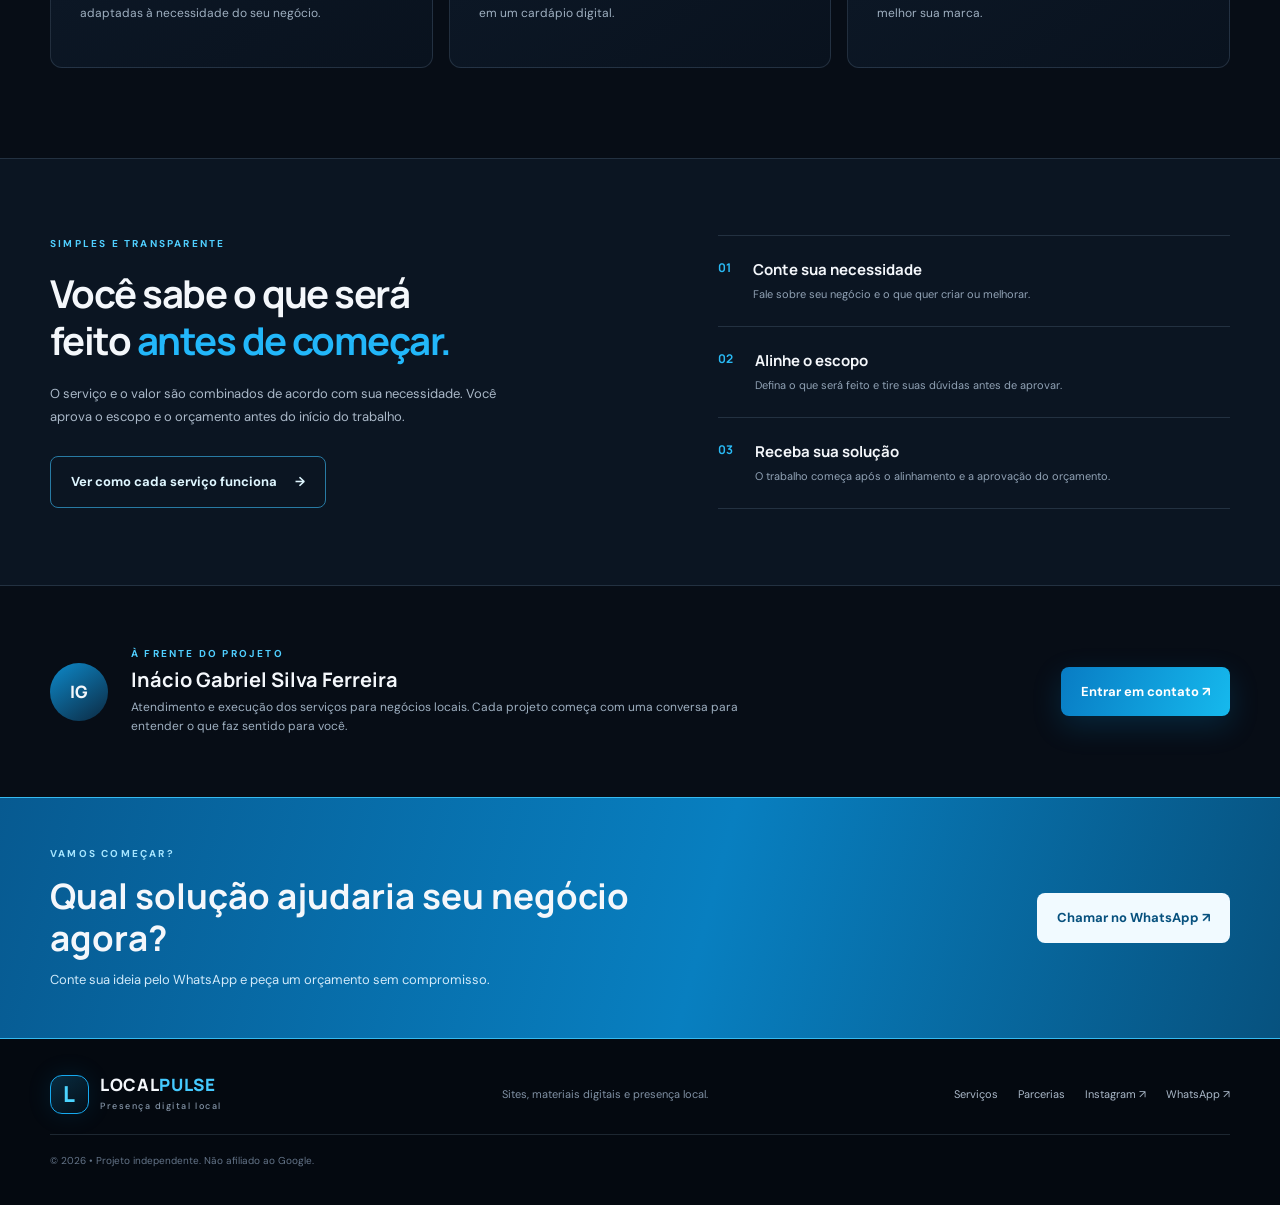
==== commit c51bd3c1: "Add LocalPulse Instagram links Co-authored-by: Copilot <223556219+Copilot@users.noreply.github.com>" ====
--- a/index.html
+++ b/index.html
@@ -19,6 +19,7 @@
       <a class="active" href="index.html">Início</a>
       <a href="servicos.html">Serviços</a>
       <a href="parcerias.html">Parcerias</a>
+      <a href="https://www.instagram.com/localpulse0/" target="_blank" rel="noopener noreferrer" aria-label="Instagram LocalPulse (abre em nova aba)">Instagram ↗</a>
       <a class="nav-cta" href="https://api.whatsapp.com/send?phone=5588999661573&amp;text=Ol%C3%A1%2C%20quero%20conversar%20sobre%20um%20servi%C3%A7o%20para%20meu%20neg%C3%B3cio." target="_blank" rel="noopener">Fale comigo <span>↗</span></a>
     </nav>
   </div>
@@ -92,7 +93,7 @@
   <div class="container footer-inner">
     <a class="brand" href="index.html"><span class="brand-mark">L</span><span>LOCAL<span class="brand-light">PULSE</span><small>Presença digital local</small></span></a>
     <p>Sites, materiais digitais e presença local.</p>
-    <div class="footer-links"><a href="servicos.html">Serviços</a><a href="parcerias.html">Parcerias</a><a href="https://api.whatsapp.com/send?phone=5588999661573&amp;text=Ol%C3%A1%2C%20quero%20conversar%20sobre%20um%20servi%C3%A7o%20para%20meu%20neg%C3%B3cio." target="_blank" rel="noopener">WhatsApp ↗</a></div>
+    <div class="footer-links"><a href="servicos.html">Serviços</a><a href="parcerias.html">Parcerias</a><a href="https://www.instagram.com/localpulse0/" target="_blank" rel="noopener noreferrer">Instagram ↗</a><a href="https://api.whatsapp.com/send?phone=5588999661573&amp;text=Ol%C3%A1%2C%20quero%20conversar%20sobre%20um%20servi%C3%A7o%20para%20meu%20neg%C3%B3cio." target="_blank" rel="noopener">WhatsApp ↗</a></div>
     <small class="copyright">© 2026 • Projeto independente. Não afiliado ao Google.</small>
   </div>
 </footer>
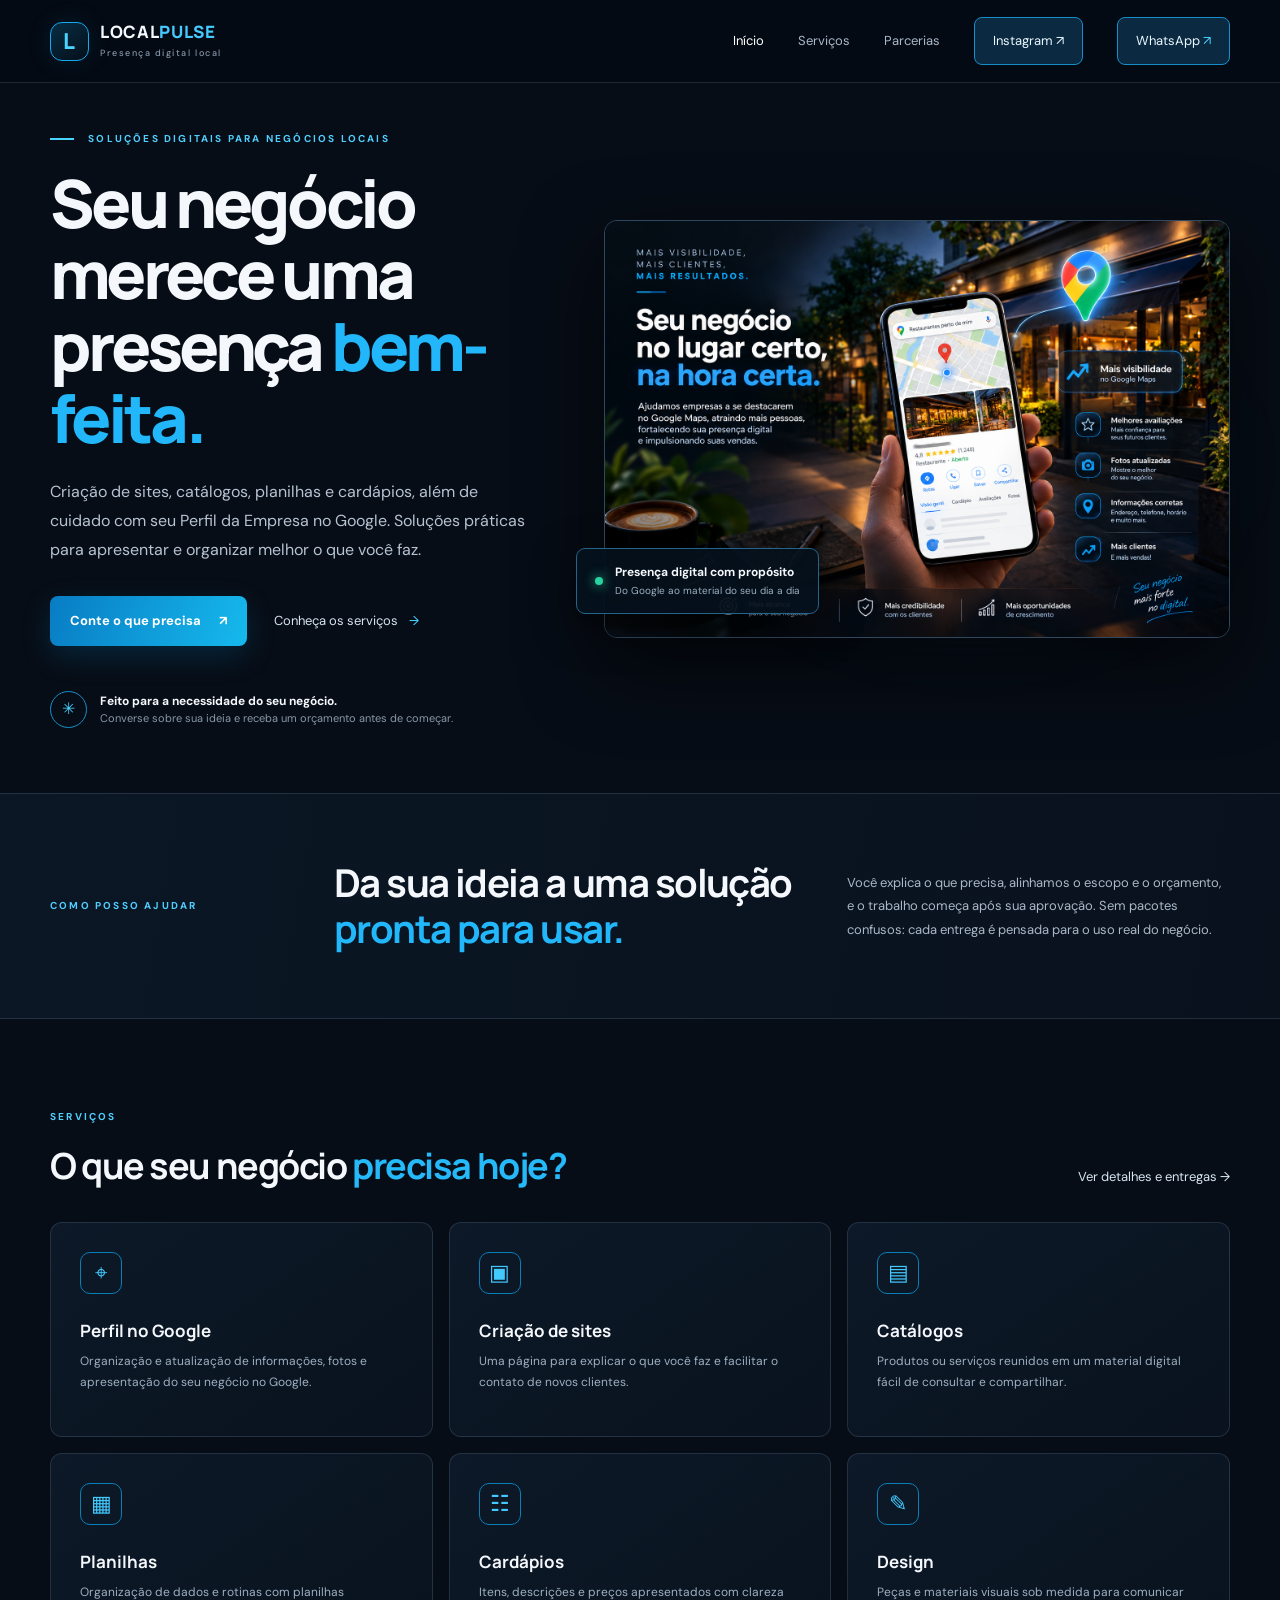
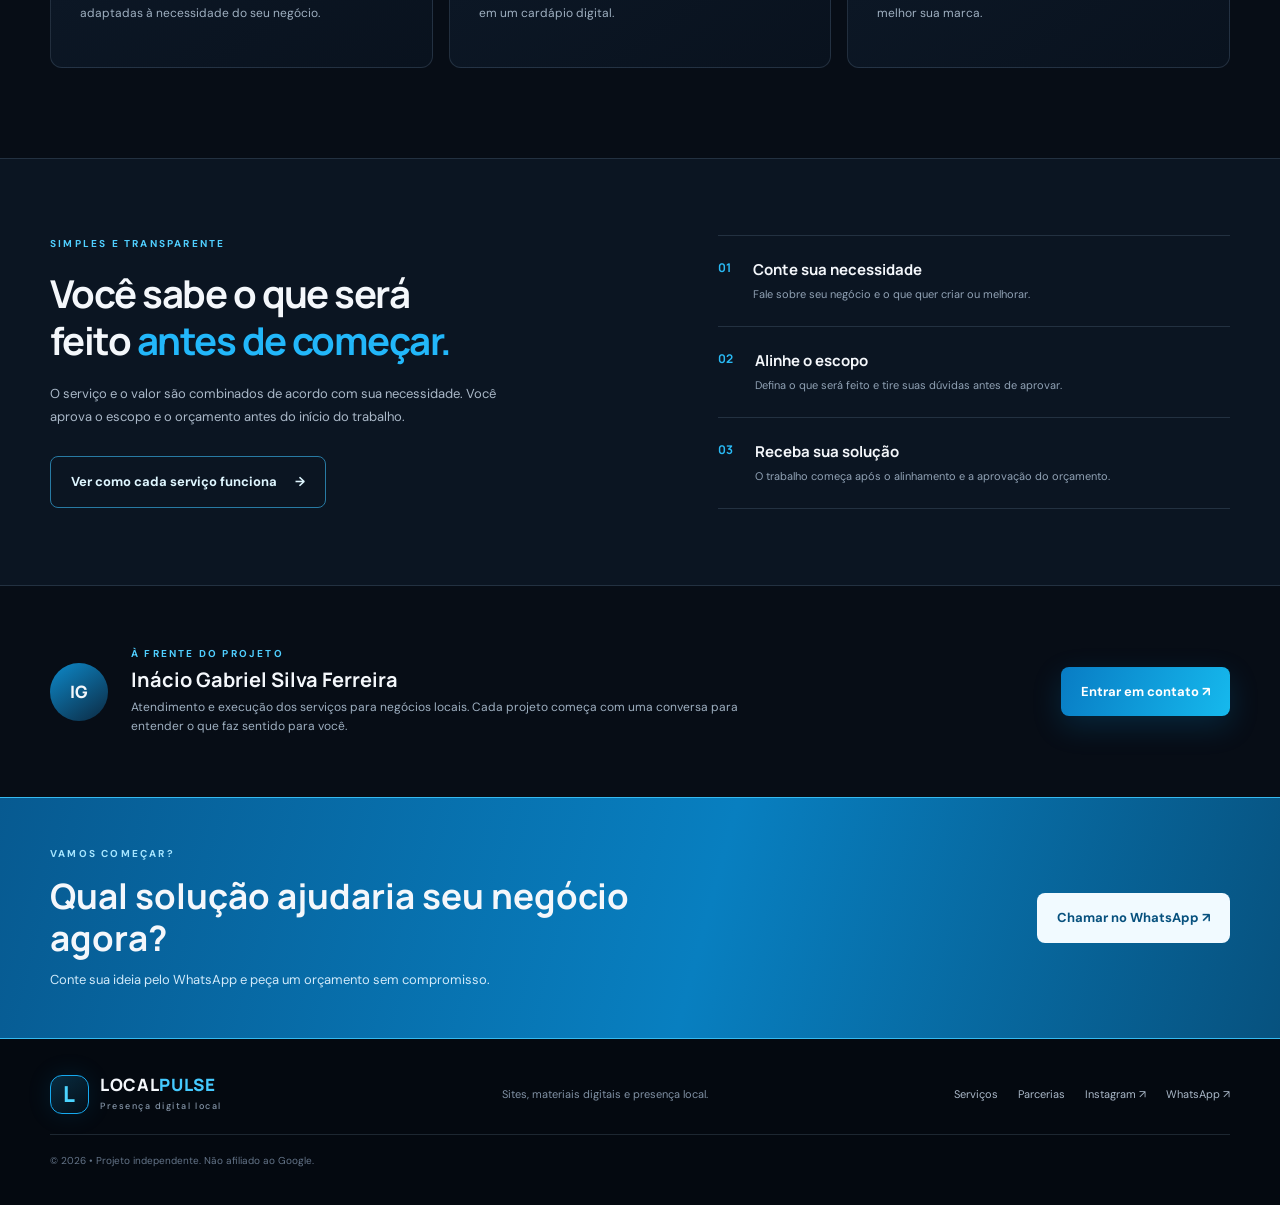
==== commit a03ce1af: "Style Instagram and WhatsApp navigation buttons Co-authored-by: Copilot <223556219+Copilot@users.nor" ====
--- a/index.html
+++ b/index.html
@@ -19,8 +19,8 @@
       <a class="active" href="index.html">Início</a>
       <a href="servicos.html">Serviços</a>
       <a href="parcerias.html">Parcerias</a>
-      <a href="https://www.instagram.com/localpulse0/" target="_blank" rel="noopener noreferrer" aria-label="Instagram LocalPulse (abre em nova aba)">Instagram ↗</a>
-      <a class="nav-cta" href="https://api.whatsapp.com/send?phone=5588999661573&amp;text=Ol%C3%A1%2C%20quero%20conversar%20sobre%20um%20servi%C3%A7o%20para%20meu%20neg%C3%B3cio." target="_blank" rel="noopener">Fale comigo <span>↗</span></a>
+      <a class="nav-cta" href="https://www.instagram.com/localpulse0/" target="_blank" rel="noopener noreferrer" aria-label="Instagram LocalPulse (abre em nova aba)">Instagram ↗</a>
+      <a class="nav-cta" href="https://api.whatsapp.com/send?phone=5588999661573&amp;text=Ol%C3%A1%2C%20quero%20conversar%20sobre%20um%20servi%C3%A7o%20para%20meu%20neg%C3%B3cio." target="_blank" rel="noopener">WhatsApp <span>↗</span></a>
     </nav>
   </div>
 </header>
